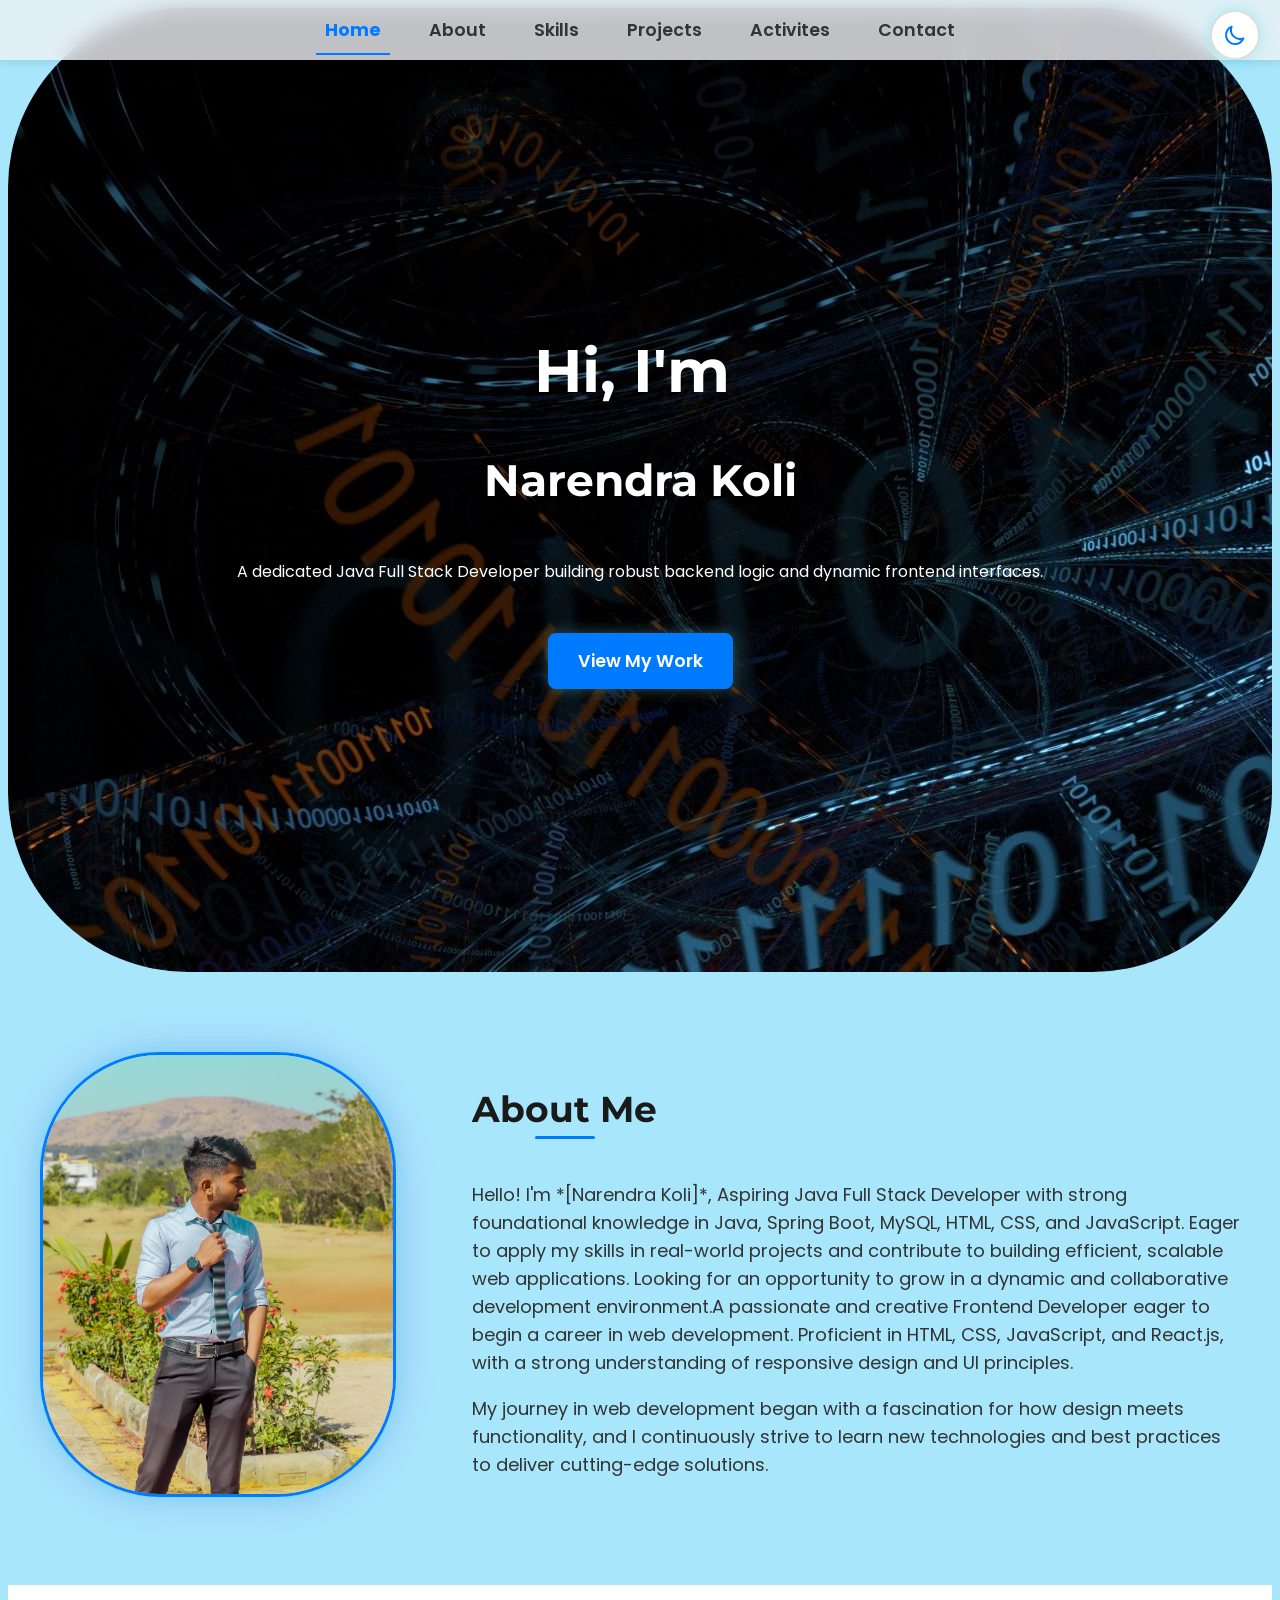
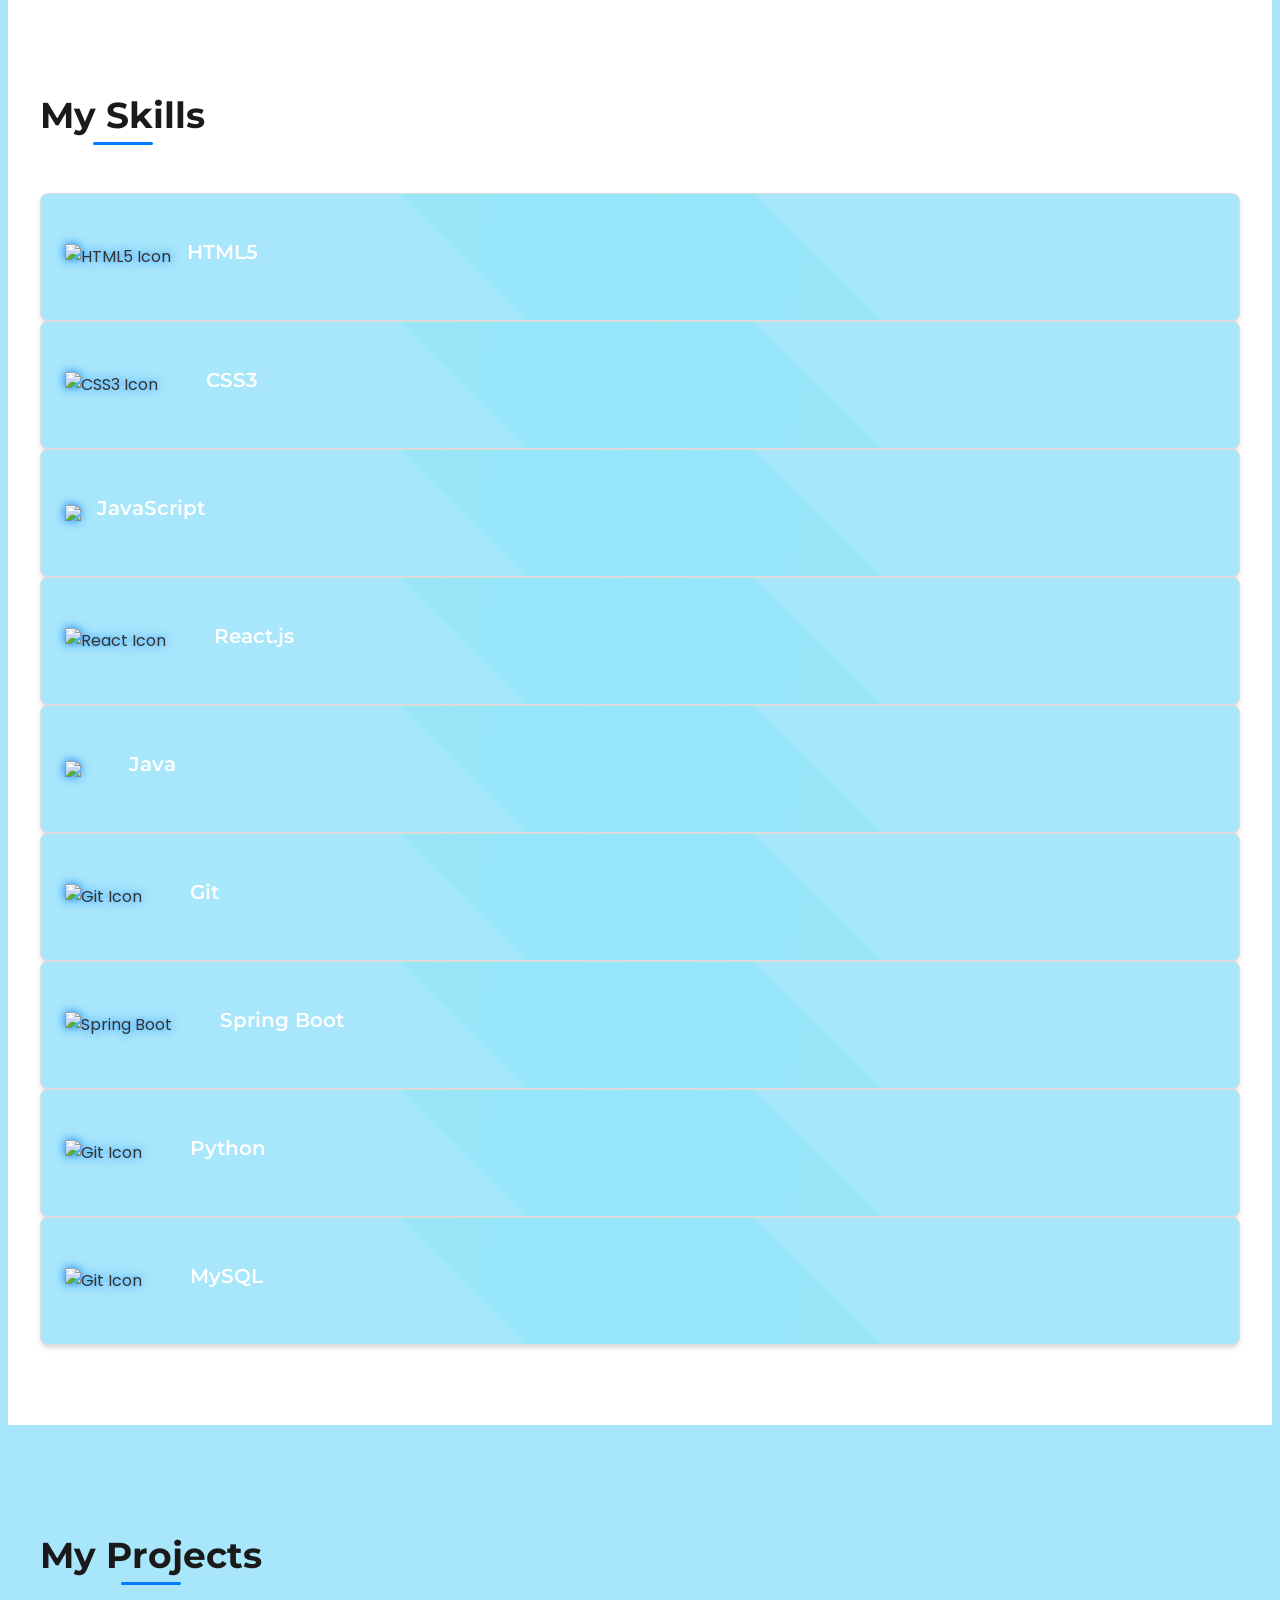
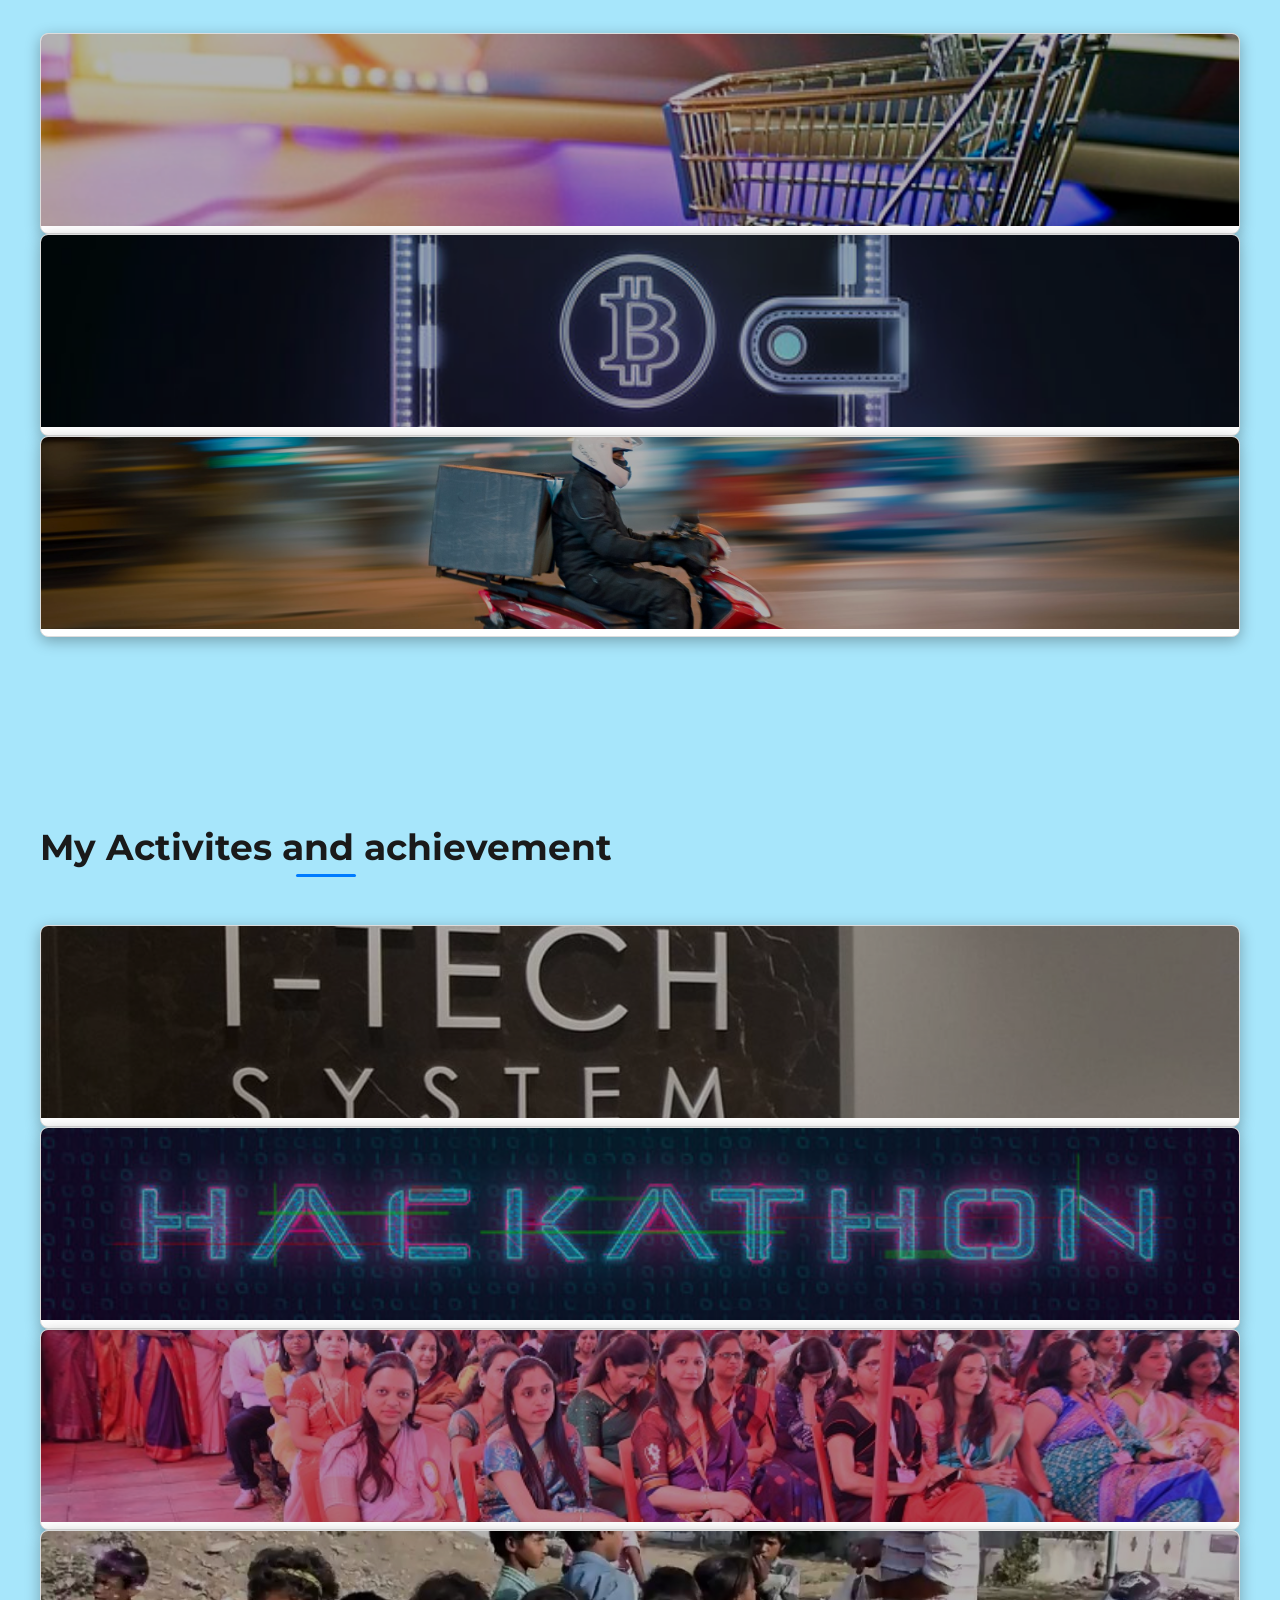
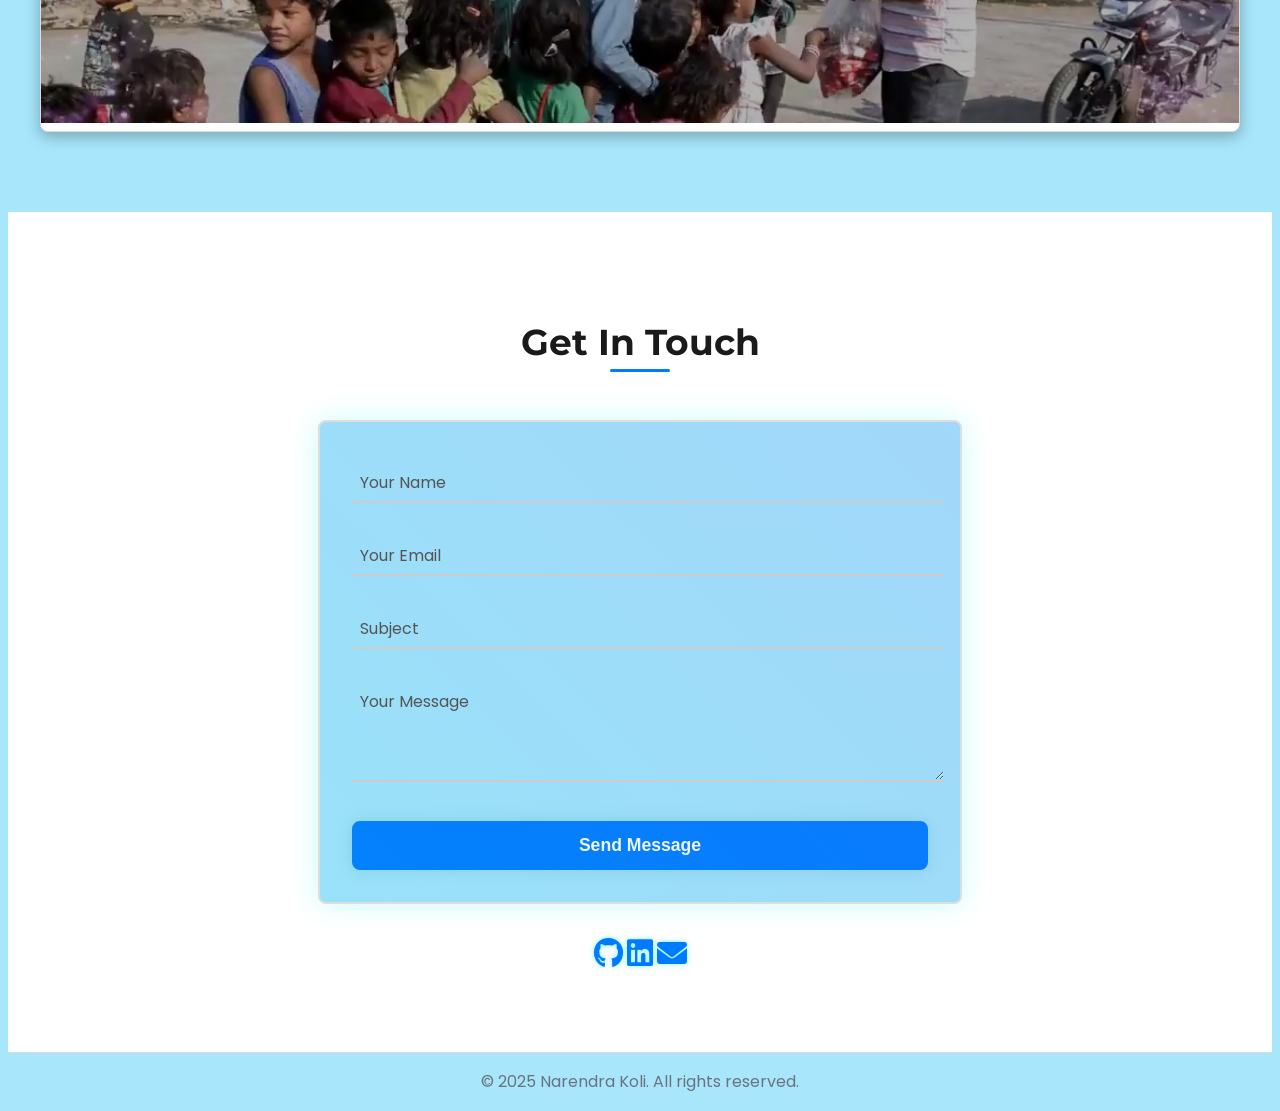
==== index.html @ e284d590 "Add files via upload" ====
<!DOCTYPE html>
<html lang="en">

<head>
    <meta charset="UTF-8">
    <meta name="viewport" content="width=device-width, initial-scale=1.0">
    <title>Narendra</title>
    <link rel="stylesheet" href="port.css">
    
    <link
        href="https://fonts.googleapis.com/css2?family=Montserrat:wght@400;700&family=Poppins:wght@300;400;600&display=swap"
        rel="stylesheet">
    <link rel="stylesheet" href="https://cdnjs.cloudflare.com/ajax/libs/font-awesome/6.0.0-beta3/css/all.min.css">
</head>

<body class="dark-mode">
    <button id="theme-toggle" class="theme-toggle">
        <svg class="moon-icon hidden" fill="none" stroke="currentColor" viewBox="0 0 24 24"
            xmlns="http://www.w3.org/2000/svg">
            <path stroke-linecap="round" stroke-linejoin="round" stroke-width="2"
                d="M20.354 15.354A9 9 0 018.646 3.646 9.003 9.003 0 0012 21a9.003 9.003 0 008.354-5.646z"></path>
        </svg>
        <svg class="sun-icon" fill="none" stroke="currentColor" viewBox="0 0 24 24" xmlns="http://www.w3.org/2000/svg">
            <path stroke-linecap="round" stroke-linejoin="round" stroke-width="2"
                d="M12 3v1m0 16v1m9-9h1M2 12h1m15.354 3.354l-.707.707M3.646 3.646l.707.707m0 15.354l-.707-.707M19.354 3.646l-.707.707">
            </path>
        </svg>
    </button>

    <nav class="main-nav">
        <ul>
            <li><a href="#hero">Home</a></li>
            <li><a href="#about">About</a></li>
            <li><a href="#skills">Skills</a></li>
            <li><a href="#projects">Projects</a></li>
            <li><a href="#Activites">Activites</a></li>
            <li><a href="#contact">Contact</a></li>
        </ul>
    </nav>

    <main>
        <section id="hero"
            class="hero-section flex items-center justify-center min-h-screen text-center relative overflow-hidden">
            <div class="hero-content z-10 p-8 max-w-4xl mx-auto">
                <h1 class="text-6xl font-bold mb-4 animate-char-by-char">Hi, I'm <span class="highlight">

                    </span></h1>
                <h1>
                    <p>Narendra Koli</p>
                </h1>
                <p class="red">A dedicated Java Full Stack Developer building robust backend logic and dynamic frontend
                    interfaces.

                </p>
                <a href="#projects" class="btn btn-primary mt-8 inline-block"
                    style="opacity: 112;">View
                    My Work</a>
            </div>
            <div class="hero-background-media">
                <img src="img/new2.jpg" alt="">

            </div>
            <div class="hero-bg-animation absolute inset-0 opacity-50"></div>
        </section>

        <section id="about"
            class="about-section py-20 px-8 container mx-auto flex flex-col md:flex-row items-center gap-12">
            <div class="about-image-wrapper md:w-1/3">
                <img src="img/naru3.jpg" alt="Your Profile Picture" height="45px" width="56px"
                    class="profile-image rounded-lg shadow-lg w-full h-auto object-cover">
            </div>
            <div class="about-text md:w-2/3">
                <h2 class="section-title text-4xl font-bold mb-6">About Me</h2>
                <p class="text-lg leading-relaxed mb-4">
                    Hello! I'm *[Narendra Koli]*, Aspiring Java Full Stack Developer with strong foundational knowledge
                    in Java, Spring Boot, MySQL, HTML, CSS, and JavaScript. Eager to apply my skills in real-world
                    projects and contribute to building efficient, scalable web applications. Looking for an opportunity
                    to grow in a dynamic and collaborative development environment.A passionate and creative Frontend
                    Developer eager to begin a career in web development. Proficient in HTML, CSS, JavaScript, and
                    React.js, with a strong understanding of responsive design and UI principles.
                </p>
                <p class="text-lg leading-relaxed">
                    My journey in web development began with a fascination for how design meets functionality, and I
                    continuously strive to learn new technologies and best practices to deliver cutting-edge solutions.
                </p>
            </div>
        </section>

        <section id="skills" class="skills-section py-20 px-8 container mx-auto">
            <h2 class="section-title text-4xl font-bold mb-12 text-center">My Skills</h2>
            <div class="skills-grid grid grid-cols-1 md:grid-cols-2 lg:grid-cols-3 gap-12">
                <div class="skill-card p-6 rounded-lg shadow-md flex items-center gap-4">
                    <img src="https://img.icons8.com/?size=100&id=20909&format=png&color=000000" alt="HTML5 Icon"
                        class="skill-icon w-12 h-12">
                    <div>
                        <h3 class="text-xl font-semibold mb-2">HTML5</h3>
                        <div class="progress-bar-container bg-gray-200 rounded-full h-2.5">
                            <div class="progress-bar bg-blue-500 h-2.5 rounded-full" style="width: 95%;"></div>
                        </div>
                    </div>
                </div>
                <div class="skill-card p-6 rounded-lg shadow-md flex items-center gap-12">
                    <img src="https://img.icons8.com/?size=100&id=HHV6wUqlwIpd&format=png&color=000000" alt="CSS3 Icon"
                        class="skill-icon w-12 h-12">
                    <div>
                        <h3 class="text-xl font-semibold mb-2">CSS3</h3>
                        <div class="progress-bar-container bg-gray-200 rounded-full h-2.5">
                            <div class="progress-bar bg-green-500 h-2.5 rounded-full" style="width: 90%;"></div>
                        </div>
                    </div>
                </div>
                <div class="skill-card p-6 rounded-lg shadow-md flex items-center gap-4">
                    <img src="https://img.icons8.com/?size=100&id=Nkym0Ujb8VGI&format=png&color=000000" JavaScript Icon"
                        class="skill-icon w-12 h-12">
                    <div>
                        <h3 class="text-xl font-semibold mb-2">JavaScript</h3>
                        <div class="progress-bar-container bg-gray-200 rounded-full h-2.5">
                            <div class="progress-bar bg-yellow-500 h-2.5 rounded-full" style="width: 85%;"></div>
                        </div>
                    </div>
                </div>
                <div class="skill-card p-6 rounded-lg shadow-md flex items-center gap-12">
                    <img src="https://img.icons8.com/?size=100&id=bzf0DqjXFHIW&format=png&color=000000" alt="React Icon"
                        class="skill-icon w-12 h-12">
                    <div>
                        <h3 class="text-xl font-semibold mb-2">React.js</h3>
                        <div class="progress-bar-container bg-gray-200 rounded-full h-2.5">
                            <div class="progress-bar bg-cyan-500 h-2.5 rounded-full" style="width: 80%;"></div>
                        </div>
                    </div>
                </div>
                <div class="skill-card p-6 rounded-lg shadow-md flex items-center gap-12">
                    <img src="https://img.icons8.com/?size=100&id=FBycNmdwUQz1&format=png&color=000000" Tailwind CSS
                        Icon" class="skill-icon w-12 h-12">
                    <div>
                        <h3 class="text-xl font-semibold mb-2">Java</h3>
                        <div class="progress-bar-container bg-gray-200 rounded-full h-2.5">
                            <div class="progress-bar bg-teal-500 h-2.5 rounded-full" style="width: 90%;"></div>
                        </div>
                    </div>
                </div>
                <div class="skill-card p-6 rounded-lg shadow-md flex items-center gap-12">
                    <img src="https://img.icons8.com/?size=100&id=467&format=png&color=000000" alt="Git Icon"
                        class="skill-icon w-12 h-12">
                    <div>
                        <h3 class="text-xl font-semibold mb-2">Git</h3>
                        <div class="progress-bar-container bg-gray-200 rounded-full h-2.5">
                            <div class="progress-bar bg-red-500 h-2.5 rounded-full" style="width: 75%;"></div>
                        </div>
                    </div>
                </div>
            </div>

            <div class="skill-card p-6 rounded-lg shadow-md flex items-center gap-12">
                <img src="https://img.icons8.com/?size=100&id=90519&format=png&color=000000" alt="Spring Boot"
                    class="skill-icon w-12 h-12">
                <div>
                    <h3 class="text-xl font-semibold mb-2">Spring Boot</h3>
                    <div class="progress-bar-container bg-gray-200 rounded-full h-2.5">
                        <div class="progress-bar bg-red-500 h-2.5 rounded-full" style="width: 75%;"></div>
                    </div>
                </div>
            </div>
            </div>
            <div class="skill-card p-6 rounded-lg shadow-md flex items-center gap-12">
                <img src="https://img.icons8.com/?size=100&id=hGdCwhSHUe6L&format=png&color=000000" alt="Git Icon"
                    class="skill-icon w-12 h-12">
                <div>
                    <h3 class="text-xl font-semibold mb-2">Python</h3>
                    <div class="progress-bar-container bg-gray-200 rounded-full h-2.5">
                        <div class="progress-bar bg-red-500 h-2.5 rounded-full" style="width: 75%;"></div>
                    </div>
                </div>
            </div>
            </div>
            <div class="skill-card p-6 rounded-lg shadow-md flex items-center gap-12">
                <img src="https://img.icons8.com/?size=100&id=11625&format=png&color=000000" alt="Git Icon"
                    class="skill-icon w-12 h-12">
                <div>
                    <h3 class="text-xl font-semibold mb-2">MySQL </h3>
                    <div class="progress-bar-container bg-gray-200 rounded-full h-2.5">
                        <div class="progress-bar bg-red-500 h-2.5 rounded-full" style="width: 75%;"></div>
                    </div>
                </div>
            </div>
            </div>
        </section>














        <section id="projects" class="projects-section py-20 px-8 container mx-auto">
            <h2 class="section-title text-4xl font-bold mb-12 text-center">My Projects</h2>
            <div class="projects-grid grid grid-cols-1 md:grid-cols-2 lg:grid-cols-3 gap-12">

                <a href="ecommerce/E-commerce.html">
                    <div class="project-card rounded-lg shadow-lg overflow-hidden cursor-pointer" data-project-id="1">
                        <img src="img/img1.jpg" alt="E-commerce Store Thumbnail"
                            class="w-full h-48 object-cover">
                        <div
                            class="project-overlay absolute inset-0 flex items-center justify-center p-4 text-center opacity-0 transition-opacity duration-300">
                            <div>
                                <h3 class="text-2xl font-semibold mb-2 text-white">E-commerce Store</h3>
                                <p class="text-lg text-white">HTML | CSS | JS </p>
                            </div>
                        </div>
                    </div>
                </a>
                <a href="coin/coin.html">
                    <div class="project-card rounded-lg shadow-lg overflow-hidden cursor-pointer" data-project-id="2">
                        <img src="coin/crypto2.jpg" alt="Interactive Dashboard Thumbnail"
                            class="w-full h-48 object-cover">
                        <div
                            class="project-overlay absolute inset-0 flex items-center justify-center p-4 text-center opacity-0 transition-opacity duration-300">
                            <div>
                                <h3 class="text-2xl font-semibold mb-2 text-white">cryptocurrency wallet website</h3>
                                <p class="text-lg text-white">HTML | CSS| js</p>
                            </div>
                        </div>
                    </div>
                </a>


                <a href="app/app.html">
                    <div class="project-card rounded-lg shadow-lg overflow-hidden cursor-pointer" data-project-id="3">
                        <img src="img/food.jpeg" alt="Blog Platform Thumbnail" class="w-full h-48 object-cover">
                        <div
                            class="project-overlay absolute inset-0 flex items-center justify-center p-4 text-center opacity-0 transition-opacity duration-300">
                            <div>
                                <h3 class="text-2xl font-semibold mb-2 text-white">Food Delivery App(clone)</h3>
                                <p class="text-lg text-white">React.js | HTML | CSS | JS</p>
                            </div>
                        </div>
                    </div>
            </div></a>
        </section>




        <section id="Activites" class="projects-section py-20 px-8 container mx-auto">
            <h2 class="section-title text-4xl font-bold mb-12 text-center">My Activites and achievement</h2>
            <div class="projects-grid grid grid-cols-1 md:grid-cols-2 lg:grid-cols-3 gap-12">

                <a href="img/itech1.jpg">
                    <div class="project-card rounded-lg shadow-lg overflow-hidden cursor-pointer" data-project-id="1">
                        <img src="img/itech.jpg" alt="" class="w-full h-48 object-cover">
                        <div
                            class="project-overlay absolute inset-0 flex items-center justify-center p-4 text-center opacity-0 transition-opacity duration-300">
                            <div>
                                <h3 class="text-2xl font-semibold mb-2 text-white">Programming languages</h3>
                                <p class="text-lg text-white">Certificate</p>
                            </div>
                        </div>
                    </div>
                </a>



                <a href="img/hackthon1.png">
                    <div class="project-card rounded-lg shadow-lg overflow-hidden cursor-pointer" data-project-id="2">
                        <img src="img/hackthon.jpg" alt="" class="w-full h-48 object-cover">
                        <div
                            class="project-overlay absolute inset-0 flex items-center justify-center p-4 text-center opacity-0 transition-opacity duration-300">
                            <div>
                                <h3 class="text-2xl font-semibold mb-2 text-white">Coordinated hackathon 2023</h3>
                                <p class="text-lg text-white">2023 | 2024 | Sandip Univercity</p>
                            </div>
                        </div>
                    </div>
                </a>



                <a href="img/utsav.png">
                    <div class="project-card rounded-lg shadow-lg overflow-hidden cursor-pointer" data-project-id="2">
                        <img src="img/event.jpg" alt="Blog Platform Thumbnail" class="w-full h-48 object-cover">
                        <div
                            class="project-overlay absolute inset-0 flex items-center justify-center p-4 text-center opacity-0 transition-opacity duration-300">
                            <div>
                                <h3 class="text-2xl font-semibold mb-2 text-white">Coordinated Sandip utsav 2023</h3>
                                <p class="text-lg text-white">Event management | Coordination</p>
                            </div>
                        </div>
                    </div>
            </div></a>



            <a href="img/social.png">

                <div class="project-card rounded-lg shadow-lg overflow-hidden cursor-pointer" data-project-id="2">
                    <img src="img/social1.jpg" alt="" class="w-full h-48 object-cover">
                    <div
                        class="project-overlay absolute inset-0 flex items-center justify-center p-4 text-center opacity-0 transition-opacity duration-300">
                        <div>
                            <h3 class="text-2xl font-semibold mb-2 text-white">Volunteer Intern -Fundraising
                            </h3>
                            <p class="text-lg text-white" Teamwork | support</p>
                        </div>
                    </div>
                </div>
            </a>
        </section>
















































        <div id="project-modal"
            class="project-modal fixed inset-0 bg-black bg-opacity-80 flex items-center justify-center p-4 z-50 hidden">
            <div
                class="modal-content bg-gray-800 rounded-lg shadow-xl max-w-3xl w-full p-8 relative border border-purple-600">
                <button
                    class="close-modal-btn absolute top-4 right-4 text-purple-400 hover:text-purple-200 text-3xl font-bold">&times;</button>
                <div class="modal-body text-center text-white">
                    <h3 id="modal-project-title" class="text-3xl font-bold mb-4">Project Title</h3>
                    <img id="modal-project-image" src="" alt="Project Image"
                        class="w-full h-64 object-cover rounded-lg mb-6 border border-purple-500">
                    <p id="modal-project-description" class="text-lg mb-6 leading-relaxed"></p>
                    <div class="flex justify-center gap-4">
                        <a id="modal-live-demo" href="#" target="_blank" class="btn btn-secondary inline-block">Live
                            Demo <i class="fas fa-external-link-alt ml-2"></i></a>
                        <a id="modal-github-repo" href="#" target="_blank" class="btn btn-secondary inline-block">GitHub
                            Repo <i class="fab fa-github ml-2"></i></a>
                    </div>
                </div>
            </div>
        </div>

        <section id="contact" class="contact-section py-20 px-8 container mx-auto text-center">
            <h2 class="section-title text-4xl font-bold mb-12">Get In Touch</h2>
            <form
                class="contact-form max-w-xl mx-auto p-8 rounded-lg shadow-lg border border-neon-blue relative overflow-hidden">
                <div class="form-bg-animation"></div>
                <div class="form-group mb-6 relative z-10">
                    <input type="text" id="name" name="name"
                        class="form-input w-full p-3 border-b-2 border-gray-600 focus:outline-none focus:border-neon-blue transition-all duration-300 text-white bg-transparent"
                        required>
                    <label for="name"
                        class="form-label absolute left-0 top-3 text-gray-400 pointer-events-none transition-all duration-300">Your
                        Name</label>
                </div>
                <div class="form-group mb-6 relative z-10">
                    <input type="email" id="email" name="email"
                        class="form-input w-full p-3 border-b-2 border-gray-600 focus:outline-none focus:border-neon-blue transition-all duration-300 text-white bg-transparent"
                        required>
                    <label for="email"
                        class="form-label absolute left-0 top-3 text-gray-400 pointer-events-none transition-all duration-300">Your
                        Email</label>
                </div>
                <div class="form-group mb-6 relative z-10">
                    <input type="text" id="subject" name="subject"
                        class="form-input w-full p-3 border-b-2 border-gray-600 focus:outline-none focus:border-neon-blue transition-all duration-300 text-white bg-transparent"
                        required>
                    <label for="subject"
                        class="form-label absolute left-0 top-3 text-gray-400 pointer-events-none transition-all duration-300">Subject</label>
                </div>
                <div class="form-group mb-8 relative z-10">
                    <textarea id="message" name="message" rows="5"
                        class="form-input w-full p-3 border-b-2 border-gray-600 focus:outline-none focus:border-neon-blue transition-all duration-300 text-white bg-transparent"
                        required></textarea>
                    <label for="message"
                        class="form-label absolute left-0 top-3 text-gray-400 pointer-events-none transition-all duration-300">Your
                        Message</label>
                </div>
                <button type="submit" class="btn btn-primary btn-send w-full py-3 z-10">Send Message</button>


            </form>
            <div class="social-icons mt-8 z-10">
                <a href="https://github.com/Narukoli04" target="_blank"
                    class="social-icon text-neon-blue hover:text-purple-500 mx-3 text-3xl transition-colors duration-300"><i
                        class="fab fa-github"></i></a>
                <a href="https://www.linkedin.com/in/narendra-koli-779008294" target=""
                    class="social-icon text-neon-blue hover:text-purple-500 mx-3 text-3xl transition-colors duration-300"><i
                        class="fab fa-linkedin"></i></a>
                <a href="mailto:NarendraKoli1801@gmail.com"
                    class="social-icon text-neon-blue hover:text-purple-500 mx-3 text-3xl transition-colors duration-300"><i
                        class="fas fa-envelope"></i></a>
            </div>
        </section>
    </main>

    <footer class="py-8 text-center text-gray-500">
        <p>&copy; 2025 Narendra Koli. All rights reserved.</p>
    </footer>

    <script src="https://cdnjs.cloudflare.com/ajax/libs/gsap/3.12.5/gsap.min.js"></script>
    <script src="https://cdnjs.cloudflare.com/ajax/libs/gsap/3.12.5/ScrollTrigger.min.js"></script>
    <script src="port.js"></script>
</body>

</html>
---- port.css ----
/* Base and Typography */
@import url('https://fonts.googleapis.com/css2?family=Montserrat:wght@400;700&family=Poppins:wght@300;400;600&display=swap');

:root {
    /* Dark Mode Defaults */
    --background-color: #0a0a1a;
    --text-color: #e0e0e0;
    --heading-color: #f0f0f0;
    --accent-color-primary: #00e6e6; /* Neon Blue */
    --accent-color-secondary: #a020f0; /* Electric Purple */
    --card-background: #1a1a3a;
    --border-color: #333366;
    --shadow-color: rgba(0, 0, 0, 0.4);
    --button-bg-primary: var(--accent-color-primary);
    --button-text-primary: #0a0a1a;
    --button-bg-secondary: transparent;
    --button-text-secondary: var(--accent-color-primary);
    --progress-bar-bg: #444488;
    --highlight-color: var(--accent-color-secondary);

    /* Form specific colors */
    --form-input-bg: transparent;
    --form-input-border: #333366;
    --form-input-focus-border: var(--accent-color-primary);
    --form-label-color: #8888aa;
}

/* Light Mode Variables */
body.light-mode {
    --background-color: #a7e6fb;
    --text-color: #333333;
    --heading-color: #1a1a1a;
    --accent-color-primary: #007bff; /* Brighter Blue */
    --accent-color-secondary: #6f42c1; /* Moderate Purple */
    --card-background: #ffffff;
    --border-color: #dddddd;
    --shadow-color: rgba(0, 0, 0, 0.1);
    --button-bg-primary: var(--accent-color-primary);
    --button-text-primary: #ffffff;
    --button-bg-secondary: transparent;
    --button-text-secondary: var(--accent-color-primary);
    --progress-bar-bg: #e0e0e0;
    --highlight-color: var(--accent-color-secondary);

    /* Form specific colors */
    --form-input-bg: transparent;
    --form-input-border: #cccccc;
    --form-input-focus-border: var(--accent-color-primary);
    --form-label-color: #555555;
}
.red.light-mode{
    color: white;
}


body {
    font-family: 'Poppins', sans-serif;
    background-color: var(--background-color);
    color: var(--text-color);
    line-height: 1.6;
    transition: background-color 0.5s ease, color 0.5s ease;
    scroll-behavior: smooth; /* Smooth scroll */
}

h1, h2, h3, h4, h5, h6 {
    font-family: 'Montserrat', sans-serif;
    color: var(--heading-color);
    transition: color 0.5s ease;
    color: white;
}
h1 {
    font-family: 'Montserrat', sans-serif;
    color: var(--heading-color);
    transition: color 0.5s ease;
    color: white;
    font-size: 44px;
}

.highlight {
    color: var(--accent-color-primary);
    text-shadow: 0 0 10px var(--accent-color-primary), 0 0 20px var(--accent-color-primary), 0 0 30px var(--accent-color-primary);
    transition: color 0.5s ease, text-shadow 0.5s ease;
}

.section-title {
    color: var(--heading-color);
    position: relative;
    display: inline-block;
    padding-bottom: 10px;
}

.section-title::after {
    content: '';
    position: absolute;
    left: 50%;
    bottom: 0;
    transform: translateX(-50%);
    width: 60px;
    height: 3px;
    background-color: var(--accent-color-primary);
    border-radius: 2px;
}


/* Utility Classes (Tailwind-like) */
.container {
    max-width: 1200px;
    margin-left: auto;
    margin-right: auto;
}

.flex { display: flex; }
.items-center { align-items: center; }
.justify-center { justify-content: center; }
.flex-col { flex-direction: column; }
.md\:flex-row { flex-direction: column; } /* Default to column, override for medium screens */
@media (min-width: 768px) {
    .md\:flex-row { flex-direction: row; }
    .md\:w-1\/3 { width: 33.333333%; }
    .md\:w-2\/3 { width: 66.666667%; }
    .md\:grid-cols-2 { grid-template-columns: repeat(2, minmax(0, 1fr)); }
}
@media (min-width: 1024px) {
    .lg\:grid-cols-3 { grid-template-columns: repeat(3, minmax(0, 1fr)); }
}


.gap-4 { gap: 1rem; }
.gap-8 { gap: 2rem; }
.gap-12 { gap: 3rem; }
.mb-4 { margin-bottom: 1rem; }
.mb-6 { margin-bottom: 1.5rem; }
.mb-8 { margin-bottom: 2rem; }
.mb-12 { margin-bottom: 3rem; }
.mt-8 { margin-top: 2rem; }
.py-20 { padding-top: 5rem; padding-bottom: 5rem; }
.px-8 { padding-left: 2rem; padding-right: 2rem; }
.p-4 { padding: 1rem; }
.p-6 { padding: 1.5rem; }
.p-8 { padding: 2rem; }
.max-w-4xl { max-width: 56rem; }
.max-w-3xl { max-width: 48rem; }
.max-w-xl { max-width: 36rem; }
.mx-auto { margin-left: auto; margin-right: auto; }
.text-center { text-align: center; }
.min-h-screen { min-height: 100vh; }
.relative { position: relative; }
.absolute { position: absolute; }
.inset-0 { top: 0; right: 0; bottom: 0; left: 0; }
.z-10 { z-index: 10; }
.z-50 { z-index: 50; }
.opacity-50 { opacity: 0.5; }
.hidden { display: none; }
.inline-block { display: inline-block; }
.w-full { width: 100%; }
.h-auto { height: auto; }
.h-2\.5 { height: 0.625rem; }
.h-48 { height: 12rem; }
.h-64 { height: 16rem; }
.rounded-lg { border-radius: 0.5rem; }
.rounded-full { border-radius: 9999px; }
.shadow-lg { box-shadow: 0 10px 15px -3px var(--shadow-color), 0 4px 6px -2px var(--shadow-color); }
.shadow-md { box-shadow: 0 4px 6px -1px var(--shadow-color), 0 2px 4px -1px var(--shadow-color); }
.overflow-hidden { overflow: hidden; }
.object-cover { object-fit: cover; }
.text-6xl { font-size: 3.75rem; line-height: 1; }
.text-4xl { font-size: 2.25rem; line-height: 2.5rem; }
.text-3xl { font-size: 1.875rem; line-height: 2.25rem; }
.text-2xl { font-size: 1.5rem; line-height: 2rem; }
.text-xl { font-size: 1.25rem; line-height: 1.75rem; }
.text-lg { font-size: 1.125rem; line-height: 1.75rem; }
.font-bold { font-weight: 700; }
.font-semibold { font-weight: 600; }
.text-gray-200 { color: #e5e7eb; }
.text-gray-400 { color: #9ca3af; }
.text-gray-500 { color: #6b7280; }
.text-gray-600 { color: #4b5563; }
.text-gray-700 { color: #374151; }
.text-gray-800 { color: #1f2937; }
.text-white { color: #ffffff; }
.text-blue-500 { color: #3b82f6; }
.text-green-500 { color: #22c55e; }
.text-yellow-500 { color: #facc15; }
.text-cyan-500 { color: #06b6d4; }
.text-teal-500 { color: #14b8a6; }
.text-red-500 { color: #ef4444; }
.text-purple-400 { color: #c084fc; }
.text-purple-200 { color: #e9d5ff; }

/* Custom Colors */
.text-neon-blue { color: var(--accent-color-primary); }
.border-neon-blue { border-color: var(--accent-color-primary); }
.hover\:text-purple-500:hover { color: var(--accent-color-secondary); }
.border-purple-600 { border-color: var(--accent-color-secondary); }
.border-purple-500 { border-color: var(--accent-color-secondary); }


/* Theme Toggle Button */
.theme-toggle {
    position: fixed;
    top: 10px;
    right: 20px;
    background-color: var(--card-background);
    border: 2px solid var(--border-color);
    border-radius: 50%;
    width: 50px;
    height: 50px;
    display: flex;
    align-items: center;
    justify-content: center;
    cursor: pointer;
    z-index: 1000;
    box-shadow: 0 0 15px rgba(0, 230, 230, 0.3); /* Neon Blue Glow */
    transition: background-color 0.3s ease, border-color 0.3s ease, box-shadow 0.3s ease;
    padding: 0; /* Remove default padding */
}

.theme-toggle svg {
    width: 24px;
    height: 24px;
    transition: transform 0.3s ease-in-out, color 0.3s ease;
    color: var(--accent-color-primary); /* Icon color */
}

.theme-toggle:hover {
    box-shadow: 0 0 25px var(--accent-color-primary); /* More intense glow on hover */
    border-color: var(--accent-color-primary);
}

.theme-toggle:hover svg {
    transform: rotate(30deg);
    color: var(--accent-color-secondary);
}

/* Navigation */
.main-nav {
    position: fixed;
    top: 0;
    left: 0;
    width: 100%;
    background-color: rgba(10, 10, 26, 0.8); /* Semi-transparent dark background */
    backdrop-filter: blur(10px); /* Frosted glass effect */
    z-index: 999;
    padding: 1rem 0;
    box-shadow: 0 2px 10px rgba(0, 0, 0, 0.5);
    transition: background-color 0.3s ease;
}

body.light-mode .main-nav {
    background-color: rgba(240, 242, 245, 0.8);
    box-shadow: 0 2px 10px rgba(0, 0, 0, 0.1);
}

.main-nav ul {
    list-style: none;
    display: flex;
    justify-content: center;
    padding: 0;
    margin: 0;
}

.main-nav ul li a {
    color: var(--text-color);
    text-decoration: none;
    padding: 0.8rem 1.5rem;
    font-weight: 600;
    font-size: 1.1rem;
    position: relative;
    transition: color 0.3s ease;
}

.main-nav ul li a::after {
    content: '';
    position: absolute;
    left: 50%;
    bottom: 0;
    transform: translateX(-50%) scaleX(0);
    width: calc(100% - 30px); /* Adjust based on padding */
    height: 2px;
    background-color: var(--accent-color-primary);
    transition: transform 0.3s ease-out;
}

.main-nav ul li a:hover {
    color: var(--accent-color-primary);
}

.main-nav ul li a:hover::after,
.main-nav ul li a.active::after {
    transform: translateX(-50%) scaleX(1);
}

.main-nav ul li a.active {
    color: var(--accent-color-primary);
    font-weight: 700;
}


/* Hero Section */
.hero-section {
    background: linear-gradient(-45deg, #0a0a1a, #1a0a2a, #0a0a3a, #1a0a1a); /* Dark purple-blue gradient */
    background-size: 400% 400%;
    animation: gradientShift 20s ease infinite;
    position: relative;
    color: var(--text-color);
    border-radius: 180px;
}
.hero-section {
    /* Existing styles for the hero-section (keep color, border-radius, etc.) */
    color: var(--text-color);
    position: relative; /* Needed for absolute positioning of background media */
    overflow: hidden; /* Ensures media doesn't spill outside rounded corners */
    display: flex; /* Use flexbox to center content */
    flex-direction: column;
    justify-content: center;
    align-items: center;
    text-align: center;
    height: 100vh; /* Or a fixed height, e.g., 800px */
    padding: 2rem; /* Add some padding */
    z-index: 1; /* Ensure hero section content is above background */
}

.hero-background-media .background-image {
    width: 100%;
    height: 100%;
    opacity: 0.8;

    object-fit: cover; /* Ensures the video/image covers the entire container without distortion */
    font-family: 'object-fit: cover;'; /* IE fallback for object-fit */
}
.hero-background-media {
    position: absolute;
    top: 0;
    left: 0;
    width: 100%;
    height: 100%;
    overflow: hidden; /* Crucial for rounded corners on the background media */
    z-index: -1; /* Place behind hero-content */
    pointer-events: none; /* Prevents interaction with the background media */
}
 
body.light-mode .hero-section {
    background: linear-gradient(-45deg, #e0f2f7, #c7e0f2, #a0d2eb, #7ab6e0);
    background-size: 400% 400%;
    animation: gradientShift 20s ease infinite;
}

@keyframes gradientShift {
    0% { background-position: 0% 50%; }
    50% { background-position: 100% 50%; }
    100% { background-position: 0% 50%; }
}

.hero-content {
    animation: fadeInScale 1s ease-out forwards;
}

@keyframes fadeInScale {
    from { opacity: 0; transform: scale(0.9); }
    to { opacity: 1; transform: scale(1); }
}

/* Character by character animation (GSAP controlled in JS) */
.animate-char-by-char span {
    display: inline-block; /* Essential for individual character animation */
    opacity: 0; /* Managed by GSAP */
}

/* Buttons */
.btn {
    padding: 12px 28px;
    border-radius: 8px;
    font-size: 1.1em;
    font-weight: 600;
    text-decoration: none;
    transition: all 0.3s ease;
    cursor: pointer;
    display: inline-flex;
    align-items: center;
    justify-content: center;
}

.btn-primary {
    background-color: var(--button-bg-primary);
    color: var(--button-text-primary);
    border: 2px solid var(--button-bg-primary);
    box-shadow: 0 0 15px rgba(99, 190, 190, 0.4); /* Neon blue glow */
}

.btn-primary:hover {
    background-color: transparent;
    color: var(--button-bg-primary);
    box-shadow: 0 0 25px var(--button-bg-primary);
    transform: translateY(-3px);
}

.btn-secondary {
    background-color: var(--button-bg-secondary);
    color: var(--button-text-secondary);
    border: 2px solid var(--button-text-secondary);
    box-shadow: 0 0 15px rgba(160, 32, 240, 0.4); /* Electric purple glow */
}

.btn-secondary:hover {
    background-color: var(--button-text-secondary);
    color: var(--background-color);
    box-shadow: 0 0 25px var(--button-text-secondary);
    transform: translateY(-3px);
}

/* About Section */
.about-section {
    background-color: var(--background-color);
    color: var(--text-color);
}

.profile-image {
    width: 100%;
    max-width: 350px;
    height: auto;
    border: 3px solid var(--accent-color-primary);
    box-shadow: 0 0 20px rgba(0, 230, 230, 0.3), 0 0 40px rgba(160, 32, 240, 0.2);
    transition: transform 0.5s ease-out, box-shadow 0.5s ease;
    border-radius: 120px;
}

.profile-image:hover {
    transform: scale(1.03) rotate(2deg);
    box-shadow: 0 0 30px rgba(0, 230, 230, 0.5), 0 0 60px rgba(160, 32, 240, 0.4);
}

/* Skills Section */
.skills-section {
    background-color: var(--card-background);
    color: var(--text-color);
}

.skill-card {
    background-color: var(--background-color);
    border: 1px solid var(--border-color);
    transition: transform 0.3s ease, box-shadow 0.3s ease, border-color 0.3s ease;
    position: relative;
    overflow: hidden;
    display: flex;
}

.skill-card::before {
    content: '';
    position: absolute;
    top: -50%;
    left: -50%;
    width: 200%;
    height: 200%;
    background: linear-gradient(60deg, transparent, rgba(0, 230, 230, 0.1), transparent);
    transform: rotate(45deg);
    transition: transform 0.5s ease;
    z-index: 0;
}

.skill-card:hover::before {
    transform: rotate(45deg) translate(10%, 10%); /* Subtle movement on hover */
}

.skill-card:hover {
    transform: translateY(-5px) scale(1.02);
    box-shadow: 0 0 20px var(--accent-color-primary);
    border-color: var(--accent-color-primary);
}

.skill-card .skill-icon {
    filter: drop-shadow(0 0 5px var(--accent-color-primary));
    transition: filter 0.3s ease;
}

.skill-card:hover .skill-icon {
    filter: drop-shadow(0 0 10px var(--accent-color-primary)) brightness(1.2);
}



/* Projects Section */
.projects-section {
    background-color: var(--background-color);
    color: var(--text-color);
}

.project-card {
    background-color: var(--card-background);
    border: 1px solid var(--border-color);
    position: relative;
    cursor: pointer;
    box-shadow: 0 4px 15px rgba(0, 0, 0, 0.3);
    transition: transform 0.3s ease, box-shadow 0.3s ease;
}

.project-card:hover {
    transform: translateY(-8px) scale(1.02);
    box-shadow: 0 0 25px var(--accent-color-secondary);
}

.project-card img {
    filter: brightness(0.7); /* Slightly dim the image */
    transition: filter 0.3s ease;
}

.project-card:hover img {
    filter: brightness(0.3); /* Darken image further on hover */
}

.project-overlay {
    background: rgba(0, 0, 0, 0.8);
    opacity: 0;
    transition: opacity 0.3s ease;
    position: absolute; /* Ensures overlay covers the whole card */
    top: 0;
    left: 0;
    width: 100%;
    height: 100%;
    display: flex; /* For centering content */
    align-items: center;
    justify-content: center;
    flex-direction: column;
    pointer-events: none; /* Allows click-through to the card */
}

.project-card:hover .project-overlay {
    opacity: 1;
}


/* Project Modal */
.project-modal {
    transition: opacity 0.3s ease, visibility 0.3s ease;
    opacity: 0;
    visibility: hidden;
}

.project-modal.active {
    opacity: 1;
    visibility: visible;
}

.modal-content {
    background-color: var(--card-background);
    color: var(--text-color);
    box-shadow: 0 0 40px rgba(160, 32, 240, 0.5);
    border: 2px solid var(--accent-color-secondary);
    transition: background-color 0.5s ease, border-color 0.5s ease, box-shadow 0.5s ease;
    animation: modalPopIn 0.3s cubic-bezier(0.68, -0.55, 0.27, 1.55) forwards;
}

@keyframes modalPopIn {
    from { transform: scale(0.7); opacity: 0; }
    to { transform: scale(1); opacity: 1; }
}

.close-modal-btn {
    background: none;
    border: none;
    cursor: pointer;
    font-size: 2.5rem;
    color: var(--accent-color-primary);
    transition: color 0.3s ease, transform 0.3s ease;
}

.close-modal-btn:hover {
    color: var(--accent-color-secondary);
    transform: rotate(90deg);
}

.modal-body .btn-secondary {
    border-color: var(--accent-color-secondary);
    color: var(--accent-color-secondary);
    box-shadow: 0 0 10px rgba(160, 32, 240, 0.3);
}

.modal-body .btn-secondary:hover {
    background-color: var(--accent-color-secondary);
    color: var(--background-color);
    box-shadow: 0 0 20px rgba(160, 32, 240, 0.5);
}


/* Contact Section */
.contact-section {
    background-color: var(--card-background);
    color: var(--text-color);
}


.contact-form {
    background-color: var(--background-color);
    position: relative;
    overflow: hidden;
    border: 2px solid var(--border-color);
    box-shadow: 0 0 30px rgba(0, 230, 230, 0.2); /* Subtle glow */
    transition: background-color 0.5s ease, border-color 0.5s ease, box-shadow 0.5s ease;
}

.form-bg-animation {
    position: absolute;
    inset: 0;
    background: linear-gradient(45deg, rgba(0, 230, 230, 0.1), rgba(160, 32, 240, 0.1));
    background-size: 200% 200%;
    animation: formBackgroundPulse 10s ease infinite alternate;
    z-index: 0;
}

@keyframes formBackgroundPulse {
    0% { background-position: 0% 50%; }
    100% { background-position: 100% 50%; }
}

.form-group {
    position: relative;
}

.form-input {
    background-color: var(--form-input-bg);
    border: none;
    border-bottom: 2px solid var(--form-input-border);
    padding: 1rem 0.5rem;
    color: var(--text-color);
    transition: border-color 0.3s ease, background-color 0.3s ease;
}

.form-input:focus {
    outline: none;
    border-color: var(--form-input-focus-border);
    box-shadow: 0 1px 0 0 var(--form-input-focus-border);
}

.form-label {
    color: var(--form-label-color);
    position: absolute;
    left: 0.5rem;
    top: 1rem;
    transition: all 0.3s ease-in-out;
    pointer-events: none;
    font-size: 1rem;
}

/* Floating label effect */
.form-input:focus + .form-label,
.form-input.not-placeholder-shown + .form-label {
    top: -0.8rem;
    left: 0;
    font-size: 0.8rem;
    color: var(--form-input-focus-border);
}

/* Social Icons */
.social-icons a {
    color: var(--accent-color-primary);
    transition: color 0.3s ease, transform 0.3s ease;
    text-shadow: 0 0 5px rgba(0, 230, 230, 0.5);
}

.social-icons a:hover {
    color: var(--accent-color-secondary);
    transform: scale(1.2);
    text-shadow: 0 0 10px rgba(160, 32, 240, 0.7);
}


/* Footer */
footer {
    background-color: var(--background-color);
    border-top: 1px solid var(--border-color);
    color: var(--text-color);
    transition: background-color 0.5s ease, color 0.5s ease, border-color 0.5s ease;
}


/* Media Queries for Responsiveness */
@media (max-width: 768px) {
    .main-nav ul {
        flex-direction: column;
        align-items: center;
    }
    .main-nav ul li a {
        padding: 0.5rem 1rem;
    }

    .hero-content h1 {
        font-size: 3rem;
    }
    .hero-content p {
        font-size: 1.1rem;
    }

    .about-section {
        flex-direction: column;
        text-align: center;
    }
    .about-image-wrapper {
        margin-bottom: 2rem;
    }

    .skills-grid, .projects-grid {
        grid-template-columns: 1fr;
    }

    .theme-toggle {
        top: 10px;
        right: 10px;
        width: 40px;
        height: 40px;
    }
    .theme-toggle svg {
        width: 20px;
        height: 20px;
    }

    .modal-content {
        padding: 1.5rem;
    }
    .modal-body h3 {
        font-size: 2rem;
    }
    .modal-body p {
        font-size: 1rem;
    }
    .modal-body .btn {
        font-size: 0.9em;
        padding: 8px 18px;
    }
}

@media (max-width: 480px) {
    .hero-content h1 {
        font-size: 2.5rem;
    }
    .hero-content p {
        font-size: 1rem;
    }

    .section-title {
        font-size: 2.5rem;
    }
}
.red{
    color: white;
}
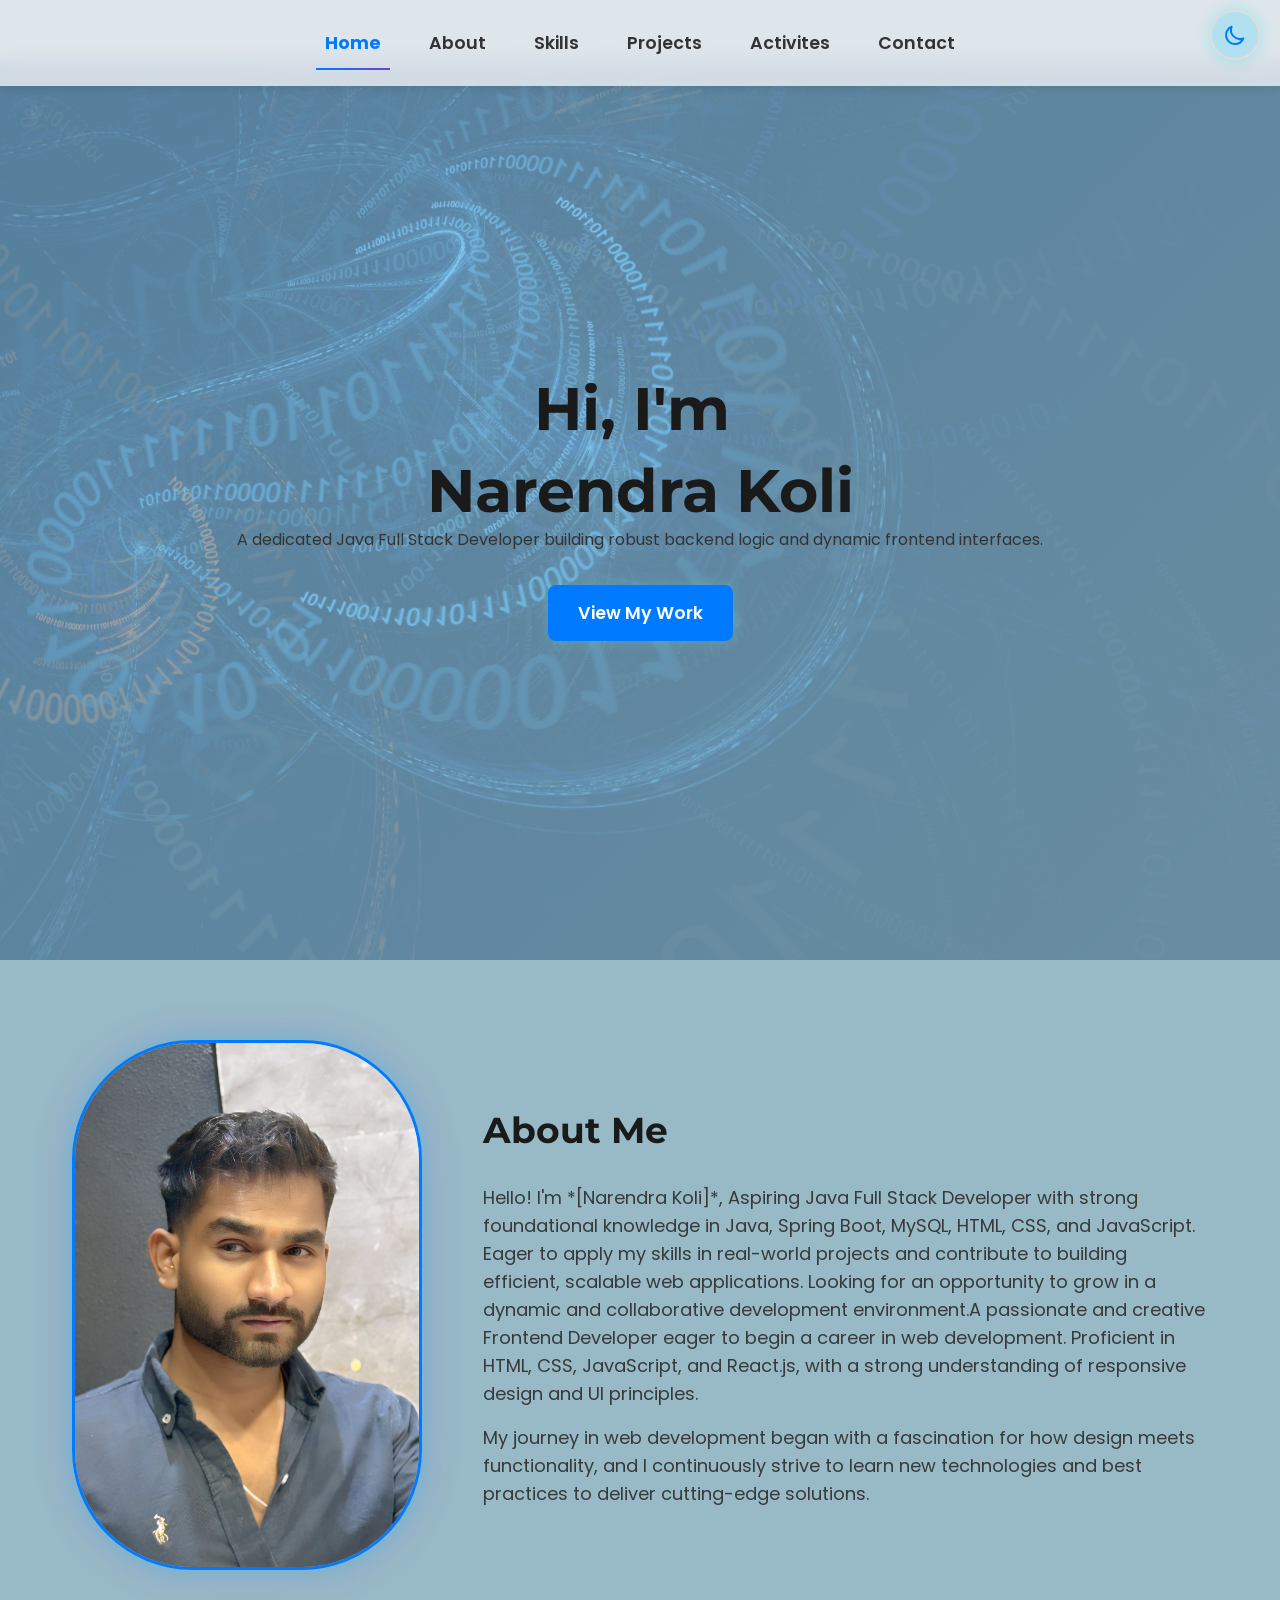
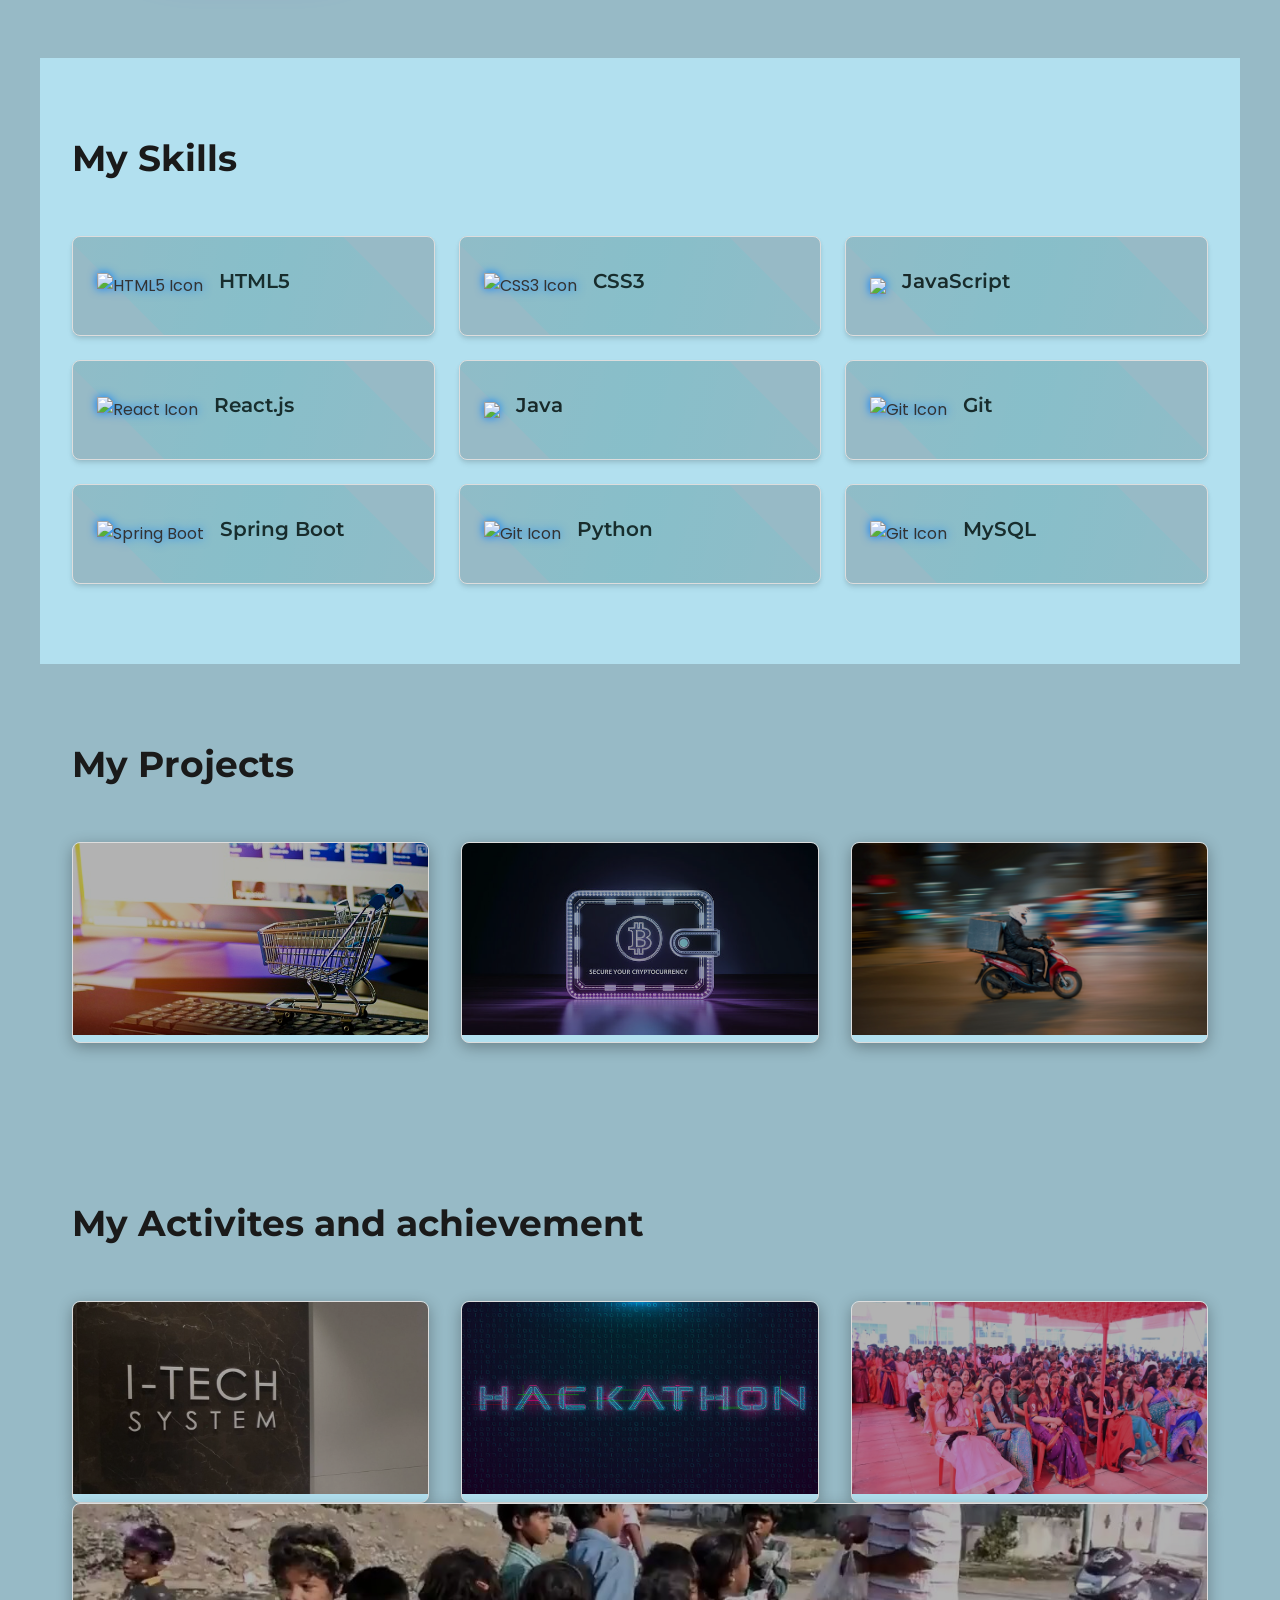
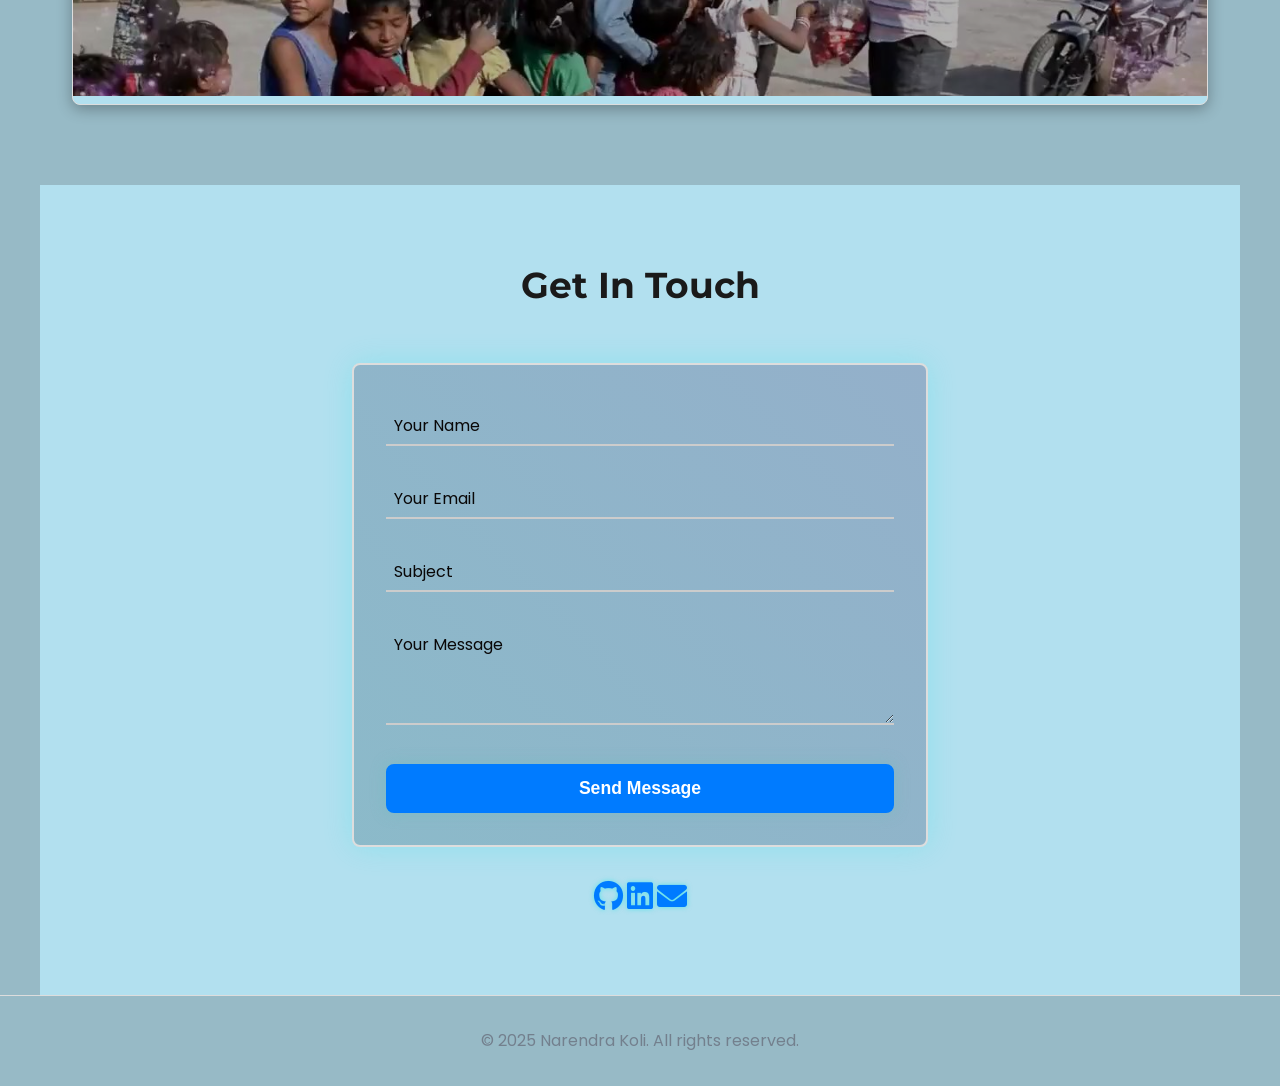
==== commit 586405c6: "Portfolio updated" ====
--- a/index.html
+++ b/index.html
@@ -14,6 +14,7 @@
 </head>
 
 <body class="dark-mode">
+    
     <button id="theme-toggle" class="theme-toggle">
         <svg class="moon-icon hidden" fill="none" stroke="currentColor" viewBox="0 0 24 24"
             xmlns="http://www.w3.org/2000/svg">
@@ -48,7 +49,7 @@
                 <h1>
                     <p>Narendra Koli</p>
                 </h1>
-                <p class="red">A dedicated Java Full Stack Developer building robust backend logic and dynamic frontend
+                <p class="hero">A dedicated Java Full Stack Developer building robust backend logic and dynamic frontend
                     interfaces.
 
                 </p>
@@ -66,7 +67,7 @@
         <section id="about"
             class="about-section py-20 px-8 container mx-auto flex flex-col md:flex-row items-center gap-12">
             <div class="about-image-wrapper md:w-1/3">
-                <img src="img/naru3.jpg" alt="Your Profile Picture" height="45px" width="56px"
+                <img src="img/koliii.jpeg" alt="Your Profile Picture" height="45px" width="56px"
                     class="profile-image rounded-lg shadow-lg w-full h-auto object-cover">
             </div>
             <div class="about-text md:w-2/3">
@@ -139,6 +140,8 @@
                         </div>
                     </div>
                 </div>
+                
+                
                 <div class="skill-card p-6 rounded-lg shadow-md flex items-center gap-12">
                     <img src="https://img.icons8.com/?size=100&id=467&format=png&color=000000" alt="Git Icon"
                         class="skill-icon w-12 h-12">
@@ -149,7 +152,9 @@
                         </div>
                     </div>
                 </div>
-            </div>
+           
+
+
 
             <div class="skill-card p-6 rounded-lg shadow-md flex items-center gap-12">
                 <img src="https://img.icons8.com/?size=100&id=90519&format=png&color=000000" alt="Spring Boot"
@@ -161,7 +166,7 @@
                     </div>
                 </div>
             </div>
-            </div>
+            
             <div class="skill-card p-6 rounded-lg shadow-md flex items-center gap-12">
                 <img src="https://img.icons8.com/?size=100&id=hGdCwhSHUe6L&format=png&color=000000" alt="Git Icon"
                     class="skill-icon w-12 h-12">
@@ -172,7 +177,7 @@
                     </div>
                 </div>
             </div>
-            </div>
+            
             <div class="skill-card p-6 rounded-lg shadow-md flex items-center gap-12">
                 <img src="https://img.icons8.com/?size=100&id=11625&format=png&color=000000" alt="Git Icon"
                     class="skill-icon w-12 h-12">
@@ -184,6 +189,7 @@
                 </div>
             </div>
             </div>
+            
         </section>
 
 
@@ -294,6 +300,8 @@
                         </div>
                     </div>
             </div></a>
+
+
 
 
 
@@ -306,56 +314,12 @@
                         <div>
                             <h3 class="text-2xl font-semibold mb-2 text-white">Volunteer Intern -Fundraising
                             </h3>
-                            <p class="text-lg text-white" Teamwork | support</p>
+                            <p class="text-lg text-white" >2024  Social Welfare Organization</p>
                         </div>
                     </div>
                 </div>
             </a>
         </section>
-
-
-
-
-
-
-
-
-
-
-
-
-
-
-
-
-
-
-
-
-
-
-
-
-
-
-
-
-
-
-
-
-
-
-
-
-
-
-
-
-
-
-
-
 
 
 
--- a/port.css
+++ b/port.css
@@ -1,5 +1,11 @@
 /* Base and Typography */
 @import url('https://fonts.googleapis.com/css2?family=Montserrat:wght@400;700&family=Poppins:wght@300;400;600&display=swap');
+
+* {
+    margin: 0;
+    padding: 0;
+    box-sizing: border-box;
+}
 
 :root {
     /* Dark Mode Defaults */
@@ -27,12 +33,12 @@
 
 /* Light Mode Variables */
 body.light-mode {
-    --background-color: #a7e6fb;
+    --background-color: #97bac6;
     --text-color: #333333;
     --heading-color: #1a1a1a;
     --accent-color-primary: #007bff; /* Brighter Blue */
     --accent-color-secondary: #6f42c1; /* Moderate Purple */
-    --card-background: #ffffff;
+    --card-background: #b2e0ef;
     --border-color: #dddddd;
     --shadow-color: rgba(0, 0, 0, 0.1);
     --button-bg-primary: var(--accent-color-primary);
@@ -46,12 +52,11 @@
     --form-input-bg: transparent;
     --form-input-border: #cccccc;
     --form-input-focus-border: var(--accent-color-primary);
-    --form-label-color: #555555;
+    --form-label-color: #090707;
 }
 .red.light-mode{
     color: white;
 }
-
 
 body {
     font-family: 'Poppins', sans-serif;
@@ -59,27 +64,119 @@
     color: var(--text-color);
     line-height: 1.6;
     transition: background-color 0.5s ease, color 0.5s ease;
-    scroll-behavior: smooth; /* Smooth scroll */
+    scroll-behavior: smooth;
+    overflow-x: hidden;
+    min-height: 100vh;
+    margin: 0;
+    padding: 0;
+}
+
+main {
+    padding-top: 60px;
+    position: relative;
+    z-index: 1;
+}
+
+/* Scroll animations */
+.fade-in {
+    opacity: 0;
+    transform: translateY(30px);
+    transition: opacity 0.8s ease, transform 0.8s ease;
+}
+
+.fade-in.visible {
+    opacity: 1;
+    transform: translateY(0);
+}
+
+.slide-in-left {
+    opacity: 0;
+    transform: translateX(-50px);
+    transition: opacity 0.8s ease, transform 0.8s ease;
+}
+
+.slide-in-left.visible {
+    opacity: 1;
+    transform: translateX(0);
+}
+
+.slide-in-right {
+    opacity: 0;
+    transform: translateX(50px);
+    transition: opacity 0.8s ease, transform 0.8s ease;
+}
+
+.slide-in-right.visible {
+    opacity: 1;
+    transform: translateX(0);
+}
+
+.scale-in {
+    opacity: 0;
+    transform: scale(0.8);
+    transition: opacity 0.8s ease, transform 0.8s ease;
+}
+
+.scale-in.visible {
+    opacity: 1;
+    transform: scale(1);
+}
+
+/* Hero subtitle styling */
+.hero-subtitle {
+    color: rgba(255, 255, 255, 0.95);
+    font-size: 1.25rem;
+    line-height: 1.8;
+    max-width: 700px;
+    margin: 1rem auto;
+    position: relative;
+    z-index: 10;
+}
+
+body.light-mode .hero-subtitle {
+    color: rgba(255, 255, 255, 0.95);
 }
 
 h1, h2, h3, h4, h5, h6 {
     font-family: 'Montserrat', sans-serif;
     color: var(--heading-color);
     transition: color 0.5s ease;
-    color: white;
-}
+}
+
 h1 {
     font-family: 'Montserrat', sans-serif;
+    color: #ffffff;
+    transition: color 0.5s ease;
+    font-size: 3.75rem;
+    line-height: 1.2;
+}
+
+body.light-mode h1 {
     color: var(--heading-color);
-    transition: color 0.5s ease;
-    color: white;
-    font-size: 44px;
+}
+
+@media (max-width: 768px) {
+    h1 {
+        font-size: 2.5rem;
+    }
+    
+    .hero-subtitle {
+        font-size: 1rem;
+    }
 }
 
 .highlight {
     color: var(--accent-color-primary);
-    text-shadow: 0 0 10px var(--accent-color-primary), 0 0 20px var(--accent-color-primary), 0 0 30px var(--accent-color-primary);
+    text-shadow: 0 0 10px var(--accent-color-primary), 
+                 0 0 20px var(--accent-color-primary), 
+                 0 0 30px var(--accent-color-primary);
     transition: color 0.5s ease, text-shadow 0.5s ease;
+    font-weight: 700;
+}
+
+body.light-mode .highlight {
+    color: var(--accent-color-primary);
+    text-shadow: 0 0 5px rgba(0, 123, 255, 0.3);
 }
 
 .section-title {
@@ -95,10 +192,34 @@
     left: 50%;
     bottom: 0;
     transform: translateX(-50%);
+    width: 0;
+    height: 3px;
+    background: linear-gradient(90deg, var(--accent-color-primary), var(--accent-color-secondary));
+    border-radius: 2px;
+    transition: width 0.6s ease;
+}
+
+.section-title.visible::after {
     width: 60px;
+}
+
+.section-title::before {
+    content: '';
+    position: absolute;
+    left: 50%;
+    bottom: 0;
+    transform: translateX(-50%);
+    width: 0;
     height: 3px;
-    background-color: var(--accent-color-primary);
+    background: linear-gradient(90deg, var(--accent-color-secondary), var(--accent-color-primary));
     border-radius: 2px;
+    animation: titleGlow 2s ease-in-out infinite;
+    opacity: 0.5;
+}
+
+@keyframes titleGlow {
+    0%, 100% { width: 40px; opacity: 0.3; }
+    50% { width: 80px; opacity: 0.7; }
 }
 
 
@@ -210,26 +331,33 @@
     justify-content: center;
     cursor: pointer;
     z-index: 1000;
-    box-shadow: 0 0 15px rgba(0, 230, 230, 0.3); /* Neon Blue Glow */
-    transition: background-color 0.3s ease, border-color 0.3s ease, box-shadow 0.3s ease;
-    padding: 0; /* Remove default padding */
+    box-shadow: 0 0 15px rgba(0, 230, 230, 0.3);
+    transition: all 0.4s cubic-bezier(0.175, 0.885, 0.32, 1.275);
+    padding: 0;
 }
 
 .theme-toggle svg {
     width: 24px;
     height: 24px;
-    transition: transform 0.3s ease-in-out, color 0.3s ease;
-    color: var(--accent-color-primary); /* Icon color */
+    transition: transform 0.6s cubic-bezier(0.175, 0.885, 0.32, 1.275), 
+                color 0.4s ease;
+    color: var(--accent-color-primary);
 }
 
 .theme-toggle:hover {
-    box-shadow: 0 0 25px var(--accent-color-primary); /* More intense glow on hover */
+    box-shadow: 0 0 35px var(--accent-color-primary),
+                0 0 60px rgba(0, 230, 230, 0.2);
     border-color: var(--accent-color-primary);
+    transform: scale(1.1);
 }
 
 .theme-toggle:hover svg {
-    transform: rotate(30deg);
+    transform: rotate(180deg) scale(1.2);
     color: var(--accent-color-secondary);
+}
+
+.theme-toggle:active {
+    transform: scale(0.95);
 }
 
 /* Navigation */
@@ -238,12 +366,17 @@
     top: 0;
     left: 0;
     width: 100%;
-    background-color: rgba(10, 10, 26, 0.8); /* Semi-transparent dark background */
-    backdrop-filter: blur(10px); /* Frosted glass effect */
+    background-color: rgba(10, 10, 26, 0.8);
+    backdrop-filter: blur(10px);
     z-index: 999;
     padding: 1rem 0;
     box-shadow: 0 2px 10px rgba(0, 0, 0, 0.5);
-    transition: background-color 0.3s ease;
+    transition: background-color 0.3s ease, transform 0.3s ease;
+    transform: translateY(0);
+}
+
+.main-nav.hidden {
+    transform: translateY(-100%);
 }
 
 body.light-mode .main-nav {
@@ -266,7 +399,8 @@
     font-weight: 600;
     font-size: 1.1rem;
     position: relative;
-    transition: color 0.3s ease;
+    transition: color 0.4s ease, transform 0.3s ease;
+    display: inline-block;
 }
 
 .main-nav ul li a::after {
@@ -275,14 +409,15 @@
     left: 50%;
     bottom: 0;
     transform: translateX(-50%) scaleX(0);
-    width: calc(100% - 30px); /* Adjust based on padding */
+    width: calc(100% - 30px);
     height: 2px;
-    background-color: var(--accent-color-primary);
-    transition: transform 0.3s ease-out;
+    background: linear-gradient(90deg, var(--accent-color-primary), var(--accent-color-secondary));
+    transition: transform 0.4s cubic-bezier(0.175, 0.885, 0.32, 1.275);
 }
 
 .main-nav ul li a:hover {
     color: var(--accent-color-primary);
+    transform: translateY(-2px);
 }
 
 .main-nav ul li a:hover::after,
@@ -298,45 +433,68 @@
 
 /* Hero Section */
 .hero-section {
-    background: linear-gradient(-45deg, #0a0a1a, #1a0a2a, #0a0a3a, #1a0a1a); /* Dark purple-blue gradient */
+    background: linear-gradient(-45deg, #0a0a1a, #1a0a2a, #0a0a3a, #1a0a1a);
     background-size: 400% 400%;
     animation: gradientShift 20s ease infinite;
     position: relative;
     color: var(--text-color);
-    border-radius: 180px;
+    border-radius: 0;
+    min-height: 100vh;
+    display: flex;
+    align-items: center;
+    justify-content: center;
+}
+
+.hero-section .hero-content {
+    position: relative;
+    z-index: 10;
+}
+
+.hero-section .hero-content h1,
+.hero-section .hero-content p,
+.hero-section .hero-content a {
+    position: relative;
+    z-index: 10;
 }
 .hero-section {
     /* Existing styles for the hero-section (keep color, border-radius, etc.) */
     color: var(--text-color);
-    position: relative; /* Needed for absolute positioning of background media */
-    overflow: hidden; /* Ensures media doesn't spill outside rounded corners */
-    display: flex; /* Use flexbox to center content */
+    position: relative;
+    overflow: hidden;
+    display: flex;
     flex-direction: column;
     justify-content: center;
     align-items: center;
     text-align: center;
-    height: 100vh; /* Or a fixed height, e.g., 800px */
-    padding: 2rem; /* Add some padding */
-    z-index: 1; /* Ensure hero section content is above background */
-}
-
-.hero-background-media .background-image {
-    width: 100%;
-    height: 100%;
-    opacity: 0.8;
-
-    object-fit: cover; /* Ensures the video/image covers the entire container without distortion */
-    font-family: 'object-fit: cover;'; /* IE fallback for object-fit */
-}
+    min-height: 100vh;
+    padding: 2rem;
+    z-index: 1;
+}
+
 .hero-background-media {
     position: absolute;
     top: 0;
     left: 0;
     width: 100%;
     height: 100%;
-    overflow: hidden; /* Crucial for rounded corners on the background media */
-    z-index: -1; /* Place behind hero-content */
-    pointer-events: none; /* Prevents interaction with the background media */
+    overflow: hidden;
+    z-index: 0;
+    pointer-events: none;
+}
+
+.hero-background-media img {
+    width: 100%;
+    height: 100%;
+    opacity: 0.3;
+    object-fit: cover;
+    font-family: 'object-fit: cover;';
+}
+
+.hero-bg-animation {
+    position: absolute;
+    inset: 0;
+    opacity: 0.5;
+    z-index: 1;
 }
  
 body.light-mode .hero-section {
@@ -373,45 +531,84 @@
     font-size: 1.1em;
     font-weight: 600;
     text-decoration: none;
-    transition: all 0.3s ease;
+    transition: all 0.4s cubic-bezier(0.175, 0.885, 0.32, 1.275);
     cursor: pointer;
     display: inline-flex;
     align-items: center;
     justify-content: center;
+    position: relative;
+    overflow: hidden;
+}
+
+.btn::before {
+    content: '';
+    position: absolute;
+    top: 50%;
+    left: 50%;
+    width: 0;
+    height: 0;
+    border-radius: 50%;
+    background: rgba(255, 255, 255, 0.3);
+    transform: translate(-50%, -50%);
+    transition: width 0.6s ease, height 0.6s ease;
+}
+
+.btn:hover::before {
+    width: 300px;
+    height: 300px;
 }
 
 .btn-primary {
     background-color: var(--button-bg-primary);
     color: var(--button-text-primary);
     border: 2px solid var(--button-bg-primary);
-    box-shadow: 0 0 15px rgba(99, 190, 190, 0.4); /* Neon blue glow */
+    box-shadow: 0 0 15px rgba(99, 190, 190, 0.4);
 }
 
 .btn-primary:hover {
     background-color: transparent;
     color: var(--button-bg-primary);
-    box-shadow: 0 0 25px var(--button-bg-primary);
-    transform: translateY(-3px);
+    box-shadow: 0 0 35px var(--button-bg-primary),
+                0 0 60px rgba(0, 230, 230, 0.3);
+    transform: translateY(-5px) scale(1.05);
+}
+
+.btn-primary:active {
+    transform: translateY(-2px) scale(1.02);
 }
 
 .btn-secondary {
     background-color: var(--button-bg-secondary);
     color: var(--button-text-secondary);
     border: 2px solid var(--button-text-secondary);
-    box-shadow: 0 0 15px rgba(160, 32, 240, 0.4); /* Electric purple glow */
+    box-shadow: 0 0 15px rgba(160, 32, 240, 0.4);
 }
 
 .btn-secondary:hover {
     background-color: var(--button-text-secondary);
     color: var(--background-color);
-    box-shadow: 0 0 25px var(--button-text-secondary);
-    transform: translateY(-3px);
+    box-shadow: 0 0 35px var(--button-text-secondary),
+                0 0 60px rgba(160, 32, 240, 0.3);
+    transform: translateY(-5px) scale(1.05);
+}
+
+.btn-secondary:active {
+    transform: translateY(-2px) scale(1.02);
 }
 
 /* About Section */
 .about-section {
     background-color: var(--background-color);
     color: var(--text-color);
+}
+
+.about-section .about-text p {
+    color: var(--text-color);
+    opacity: 0.95;
+}
+
+body.light-mode .about-section .about-text p {
+    color: #333333;
 }
 
 .profile-image {
@@ -420,13 +617,26 @@
     height: auto;
     border: 3px solid var(--accent-color-primary);
     box-shadow: 0 0 20px rgba(0, 230, 230, 0.3), 0 0 40px rgba(160, 32, 240, 0.2);
-    transition: transform 0.5s ease-out, box-shadow 0.5s ease;
+    transition: transform 0.6s cubic-bezier(0.175, 0.885, 0.32, 1.275), 
+                box-shadow 0.6s ease,
+                border-color 0.6s ease;
     border-radius: 120px;
+    position: relative;
+    /* animation: float 2s ease-in-out infinite; */
+}
+
+@keyframes float {
+    0%, 100% { transform: translateY(0px); }
+    50% { transform: translateY(-20px); }
 }
 
 .profile-image:hover {
-    transform: scale(1.03) rotate(2deg);
-    box-shadow: 0 0 30px rgba(0, 230, 230, 0.5), 0 0 60px rgba(160, 32, 240, 0.4);
+    transform: scale(1.001) rotate(1deg);
+    box-shadow: 0 0 40px rgba(0, 230, 230, 0.7), 
+                0 0 80px rgba(160, 32, 240, 0.6),
+                0 20px 40px rgba(0, 0, 0, 0.3);
+    border-color: var(--accent-color-secondary);
+    animation: none;
 }
 
 /* Skills Section */
@@ -435,13 +645,36 @@
     color: var(--text-color);
 }
 
+.skills-grid {
+    display: grid;
+    grid-template-columns: 1fr;
+    gap: 1.5rem;
+}
+
+@media (min-width: 768px) {
+    .skills-grid {
+        grid-template-columns: repeat(2, 1fr);
+    }
+}
+
+@media (min-width: 1024px) {
+    .skills-grid {
+        grid-template-columns: repeat(3, 1fr);
+    }
+}
+
 .skill-card {
     background-color: var(--background-color);
     border: 1px solid var(--border-color);
-    transition: transform 0.3s ease, box-shadow 0.3s ease, border-color 0.3s ease;
+    transition: transform 0.4s cubic-bezier(0.175, 0.885, 0.32, 1.275), 
+                box-shadow 0.4s ease, 
+                border-color 0.4s ease;
     position: relative;
     overflow: hidden;
     display: flex;
+    align-items: center;
+    gap: 1rem;
+    min-height: 100px;
 }
 
 .skill-card::before {
@@ -453,35 +686,68 @@
     height: 200%;
     background: linear-gradient(60deg, transparent, rgba(0, 230, 230, 0.1), transparent);
     transform: rotate(45deg);
-    transition: transform 0.5s ease;
+    transition: transform 0.6s ease;
     z-index: 0;
 }
 
 .skill-card:hover::before {
-    transform: rotate(45deg) translate(10%, 10%); /* Subtle movement on hover */
+    transform: rotate(45deg) translate(50%, 50%);
+    animation: shimmer 1.5s infinite;
+}
+
+@keyframes shimmer {
+    0% { transform: rotate(45deg) translate(-100%, -100%); }
+    100% { transform: rotate(45deg) translate(100%, 100%); }
 }
 
 .skill-card:hover {
-    transform: translateY(-5px) scale(1.02);
-    box-shadow: 0 0 20px var(--accent-color-primary);
+    transform: translateY(-10px) scale(1.05);
+    box-shadow: 0 0 30px var(--accent-color-primary), 
+                0 10px 40px rgba(0, 230, 230, 0.3);
     border-color: var(--accent-color-primary);
 }
 
 .skill-card .skill-icon {
     filter: drop-shadow(0 0 5px var(--accent-color-primary));
-    transition: filter 0.3s ease;
+    transition: filter 0.4s ease, transform 0.4s ease;
+    flex-shrink: 0;
 }
 
 .skill-card:hover .skill-icon {
-    filter: drop-shadow(0 0 10px var(--accent-color-primary)) brightness(1.2);
-}
-
-
-
-/* Projects Section */
-.projects-section {
+    filter: drop-shadow(0 0 15px var(--accent-color-primary)) brightness(1.3);
+    transform: rotate(360deg) scale(1.1);
+}
+
+.skill-card > div {
+    flex: 1;
+    min-width: 0;
+}
+
+
+
+/* Projects and Activities Section */
+.projects-section,
+.activities-section {
     background-color: var(--background-color);
     color: var(--text-color);
+}
+
+.projects-grid {
+    display: grid;
+    grid-template-columns: 1fr;
+    gap: 2rem;
+}
+
+@media (min-width: 768px) {
+    .projects-grid {
+        grid-template-columns: repeat(2, 1fr);
+    }
+}
+
+@media (min-width: 1024px) {
+    .projects-grid {
+        grid-template-columns: repeat(3, 1fr);
+    }
 }
 
 .project-card {
@@ -490,41 +756,73 @@
     position: relative;
     cursor: pointer;
     box-shadow: 0 4px 15px rgba(0, 0, 0, 0.3);
-    transition: transform 0.3s ease, box-shadow 0.3s ease;
+    transition: transform 0.5s cubic-bezier(0.175, 0.885, 0.32, 1.275), 
+                box-shadow 0.5s ease;
+    overflow: hidden;
+}
+
+.project-card::after {
+    content: '';
+    position: absolute;
+    top: 50%;
+    left: 50%;
+    width: 0;
+    height: 0;
+    border-radius: 50%;
+    background: radial-gradient(circle, rgba(160, 32, 240, 0.3), transparent);
+    transform: translate(-50%, -50%);
+    transition: width 0.6s ease, height 0.6s ease;
+}
+
+.project-card:hover::after {
+    width: 300%;
+    height: 300%;
 }
 
 .project-card:hover {
-    transform: translateY(-8px) scale(1.02);
-    box-shadow: 0 0 25px var(--accent-color-secondary);
+    transform: translateY(-15px) scale(1.05) rotateZ(2deg);
+    box-shadow: 0 0 40px var(--accent-color-secondary),
+                0 20px 60px rgba(160, 32, 240, 0.4);
 }
 
 .project-card img {
-    filter: brightness(0.7); /* Slightly dim the image */
-    transition: filter 0.3s ease;
+    filter: brightness(0.7);
+    transition: filter 0.5s ease, transform 0.5s ease;
 }
 
 .project-card:hover img {
-    filter: brightness(0.3); /* Darken image further on hover */
+    filter: brightness(0.3);
+    transform: scale(1.1);
 }
 
 .project-overlay {
-    background: rgba(0, 0, 0, 0.8);
+    background: linear-gradient(135deg, rgba(0, 230, 230, 0.9), rgba(160, 32, 240, 0.9));
     opacity: 0;
-    transition: opacity 0.3s ease;
-    position: absolute; /* Ensures overlay covers the whole card */
+    transition: opacity 0.5s ease;
+    position: absolute;
     top: 0;
     left: 0;
     width: 100%;
     height: 100%;
-    display: flex; /* For centering content */
+    display: flex;
     align-items: center;
     justify-content: center;
     flex-direction: column;
-    pointer-events: none; /* Allows click-through to the card */
+    pointer-events: none;
+    backdrop-filter: blur(5px);
+}
+
+.project-overlay > div {
+    transform: translateY(20px);
+    transition: transform 0.5s ease 0.1s;
 }
 
 .project-card:hover .project-overlay {
     opacity: 1;
+}
+
+.project-card:hover .project-overlay > div {
+    transform: translateY(0);
 }
 
 
@@ -587,14 +885,20 @@
     color: var(--text-color);
 }
 
-
 .contact-form {
     background-color: var(--background-color);
     position: relative;
     overflow: hidden;
     border: 2px solid var(--border-color);
-    box-shadow: 0 0 30px rgba(0, 230, 230, 0.2); /* Subtle glow */
-    transition: background-color 0.5s ease, border-color 0.5s ease, box-shadow 0.5s ease;
+    box-shadow: 0 0 30px rgba(0, 230, 230, 0.2);
+    transition: all 0.5s ease;
+}
+
+.contact-form:hover {
+    box-shadow: 0 0 50px rgba(0, 230, 230, 0.4),
+                0 0 80px rgba(160, 32, 240, 0.2);
+    border-color: var(--accent-color-primary);
+    transform: translateY(-5px);
 }
 
 .form-bg-animation {
@@ -621,13 +925,15 @@
     border-bottom: 2px solid var(--form-input-border);
     padding: 1rem 0.5rem;
     color: var(--text-color);
-    transition: border-color 0.3s ease, background-color 0.3s ease;
+    transition: all 0.4s ease;
 }
 
 .form-input:focus {
     outline: none;
     border-color: var(--form-input-focus-border);
-    box-shadow: 0 1px 0 0 var(--form-input-focus-border);
+    box-shadow: 0 1px 0 0 var(--form-input-focus-border),
+                0 0 20px rgba(0, 230, 230, 0.2);
+    transform: translateY(-2px);
 }
 
 .form-label {
@@ -635,31 +941,58 @@
     position: absolute;
     left: 0.5rem;
     top: 1rem;
-    transition: all 0.3s ease-in-out;
+    transition: all 0.4s cubic-bezier(0.175, 0.885, 0.32, 1.275);
     pointer-events: none;
     font-size: 1rem;
 }
 
-/* Floating label effect */
 .form-input:focus + .form-label,
 .form-input.not-placeholder-shown + .form-label {
     top: -0.8rem;
     left: 0;
     font-size: 0.8rem;
     color: var(--form-input-focus-border);
+    text-shadow: 0 0 10px rgba(0, 230, 230, 0.5);
+}
+
+.btn-send {
+    position: relative;
+    overflow: hidden;
+}
+
+.btn-send::after {
+    content: '→';
+    position: absolute;
+    right: 20px;
+    opacity: 0;
+    transition: all 0.4s ease;
+}
+
+.btn-send:hover::after {
+    opacity: 1;
+    right: 10px;
 }
 
 /* Social Icons */
 .social-icons a {
     color: var(--accent-color-primary);
-    transition: color 0.3s ease, transform 0.3s ease;
+    transition: color 0.4s ease, 
+                transform 0.4s cubic-bezier(0.175, 0.885, 0.32, 1.275);
     text-shadow: 0 0 5px rgba(0, 230, 230, 0.5);
+    display: inline-block;
 }
 
 .social-icons a:hover {
     color: var(--accent-color-secondary);
-    transform: scale(1.2);
-    text-shadow: 0 0 10px rgba(160, 32, 240, 0.7);
+    transform: scale(1.3) rotate(360deg);
+    text-shadow: 0 0 20px rgba(160, 32, 240, 0.9),
+                 0 0 40px rgba(160, 32, 240, 0.5);
+    animation: pulse 1s infinite;
+}
+
+@keyframes pulse {
+    0%, 100% { transform: scale(1.3) rotate(360deg); }
+    50% { transform: scale(1.4) rotate(360deg); }
 }
 
 
@@ -669,6 +1002,12 @@
     border-top: 1px solid var(--border-color);
     color: var(--text-color);
     transition: background-color 0.5s ease, color 0.5s ease, border-color 0.5s ease;
+    padding: 2rem 0;
+}
+
+footer p {
+    margin: 0;
+    opacity: 0.8;
 }
 
 
@@ -677,28 +1016,43 @@
     .main-nav ul {
         flex-direction: column;
         align-items: center;
-    }
+        gap: 0.5rem;
+    }
+    
     .main-nav ul li a {
         padding: 0.5rem 1rem;
+        font-size: 1rem;
     }
 
     .hero-content h1 {
-        font-size: 3rem;
-    }
-    .hero-content p {
-        font-size: 1.1rem;
+        font-size: 2.5rem;
+    }
+    
+    .hero-content .hero-subtitle {
+        font-size: 1rem;
+        padding: 0 1rem;
     }
 
     .about-section {
         flex-direction: column;
         text-align: center;
     }
+    
     .about-image-wrapper {
         margin-bottom: 2rem;
-    }
-
-    .skills-grid, .projects-grid {
+        max-width: 250px;
+        margin-left: auto;
+        margin-right: auto;
+    }
+
+    .skills-grid, 
+    .projects-grid {
         grid-template-columns: 1fr;
+        gap: 1.5rem;
+    }
+    
+    .skill-card {
+        gap: 1rem;
     }
 
     .theme-toggle {
@@ -707,6 +1061,7 @@
         width: 40px;
         height: 40px;
     }
+    
     .theme-toggle svg {
         width: 20px;
         height: 20px;
@@ -714,31 +1069,53 @@
 
     .modal-content {
         padding: 1.5rem;
-    }
+        margin: 1rem;
+    }
+    
     .modal-body h3 {
-        font-size: 2rem;
-    }
+        font-size: 1.5rem;
+    }
+    
     .modal-body p {
-        font-size: 1rem;
-    }
+        font-size: 0.95rem;
+    }
+    
     .modal-body .btn {
         font-size: 0.9em;
         padding: 8px 18px;
     }
+    
+    .section-title {
+        font-size: 2rem;
+    }
+    
+    .contact-form {
+        padding: 1.5rem;
+    }
 }
 
 @media (max-width: 480px) {
     .hero-content h1 {
-        font-size: 2.5rem;
-    }
-    .hero-content p {
-        font-size: 1rem;
+        font-size: 2rem;
+    }
+    
+    .hero-content .hero-subtitle {
+        font-size: 0.9rem;
     }
 
     .section-title {
-        font-size: 2.5rem;
-    }
-}
-.red{
-    color: white;
-}+        font-size: 1.75rem;
+    }
+    
+    .text-4xl {
+        font-size: 1.875rem;
+    }
+    
+    .text-3xl {
+        font-size: 1.5rem;
+    }
+    
+    .text-2xl {
+        font-size: 1.25rem;
+    }
+}
